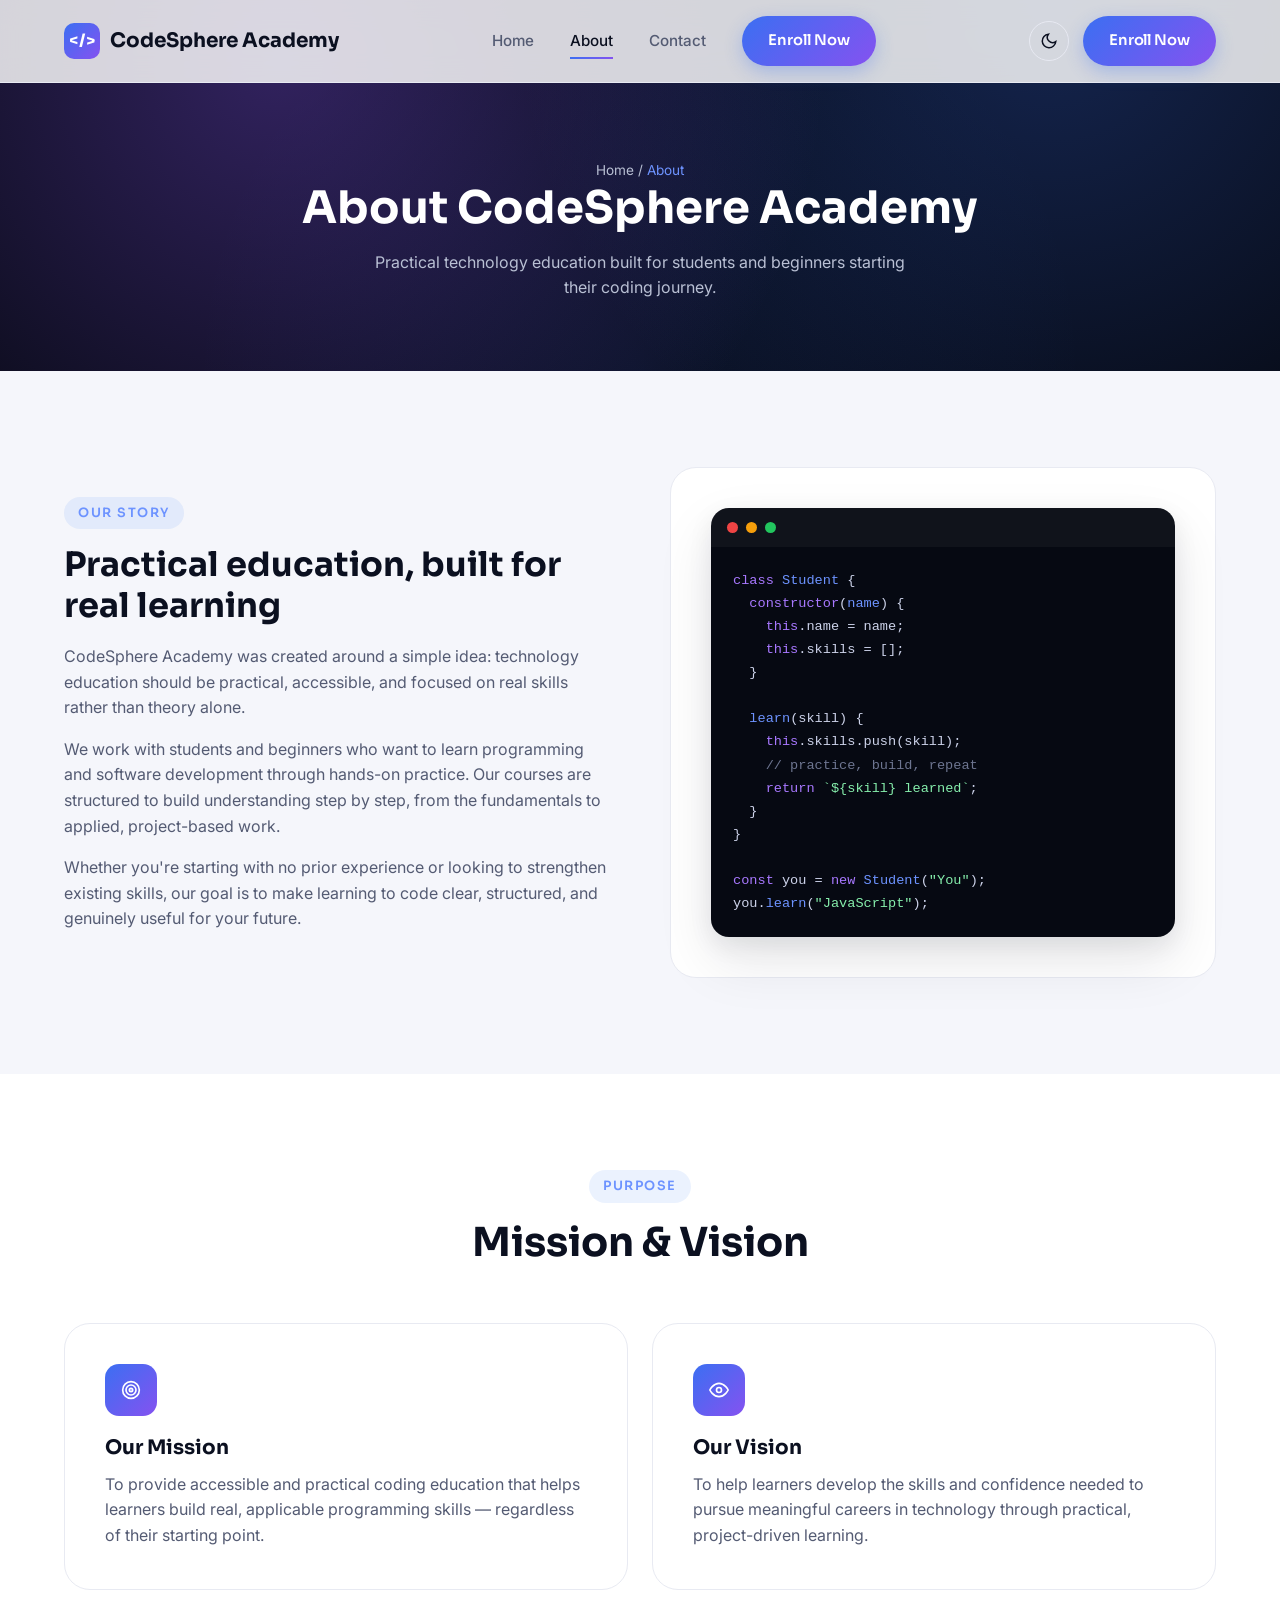
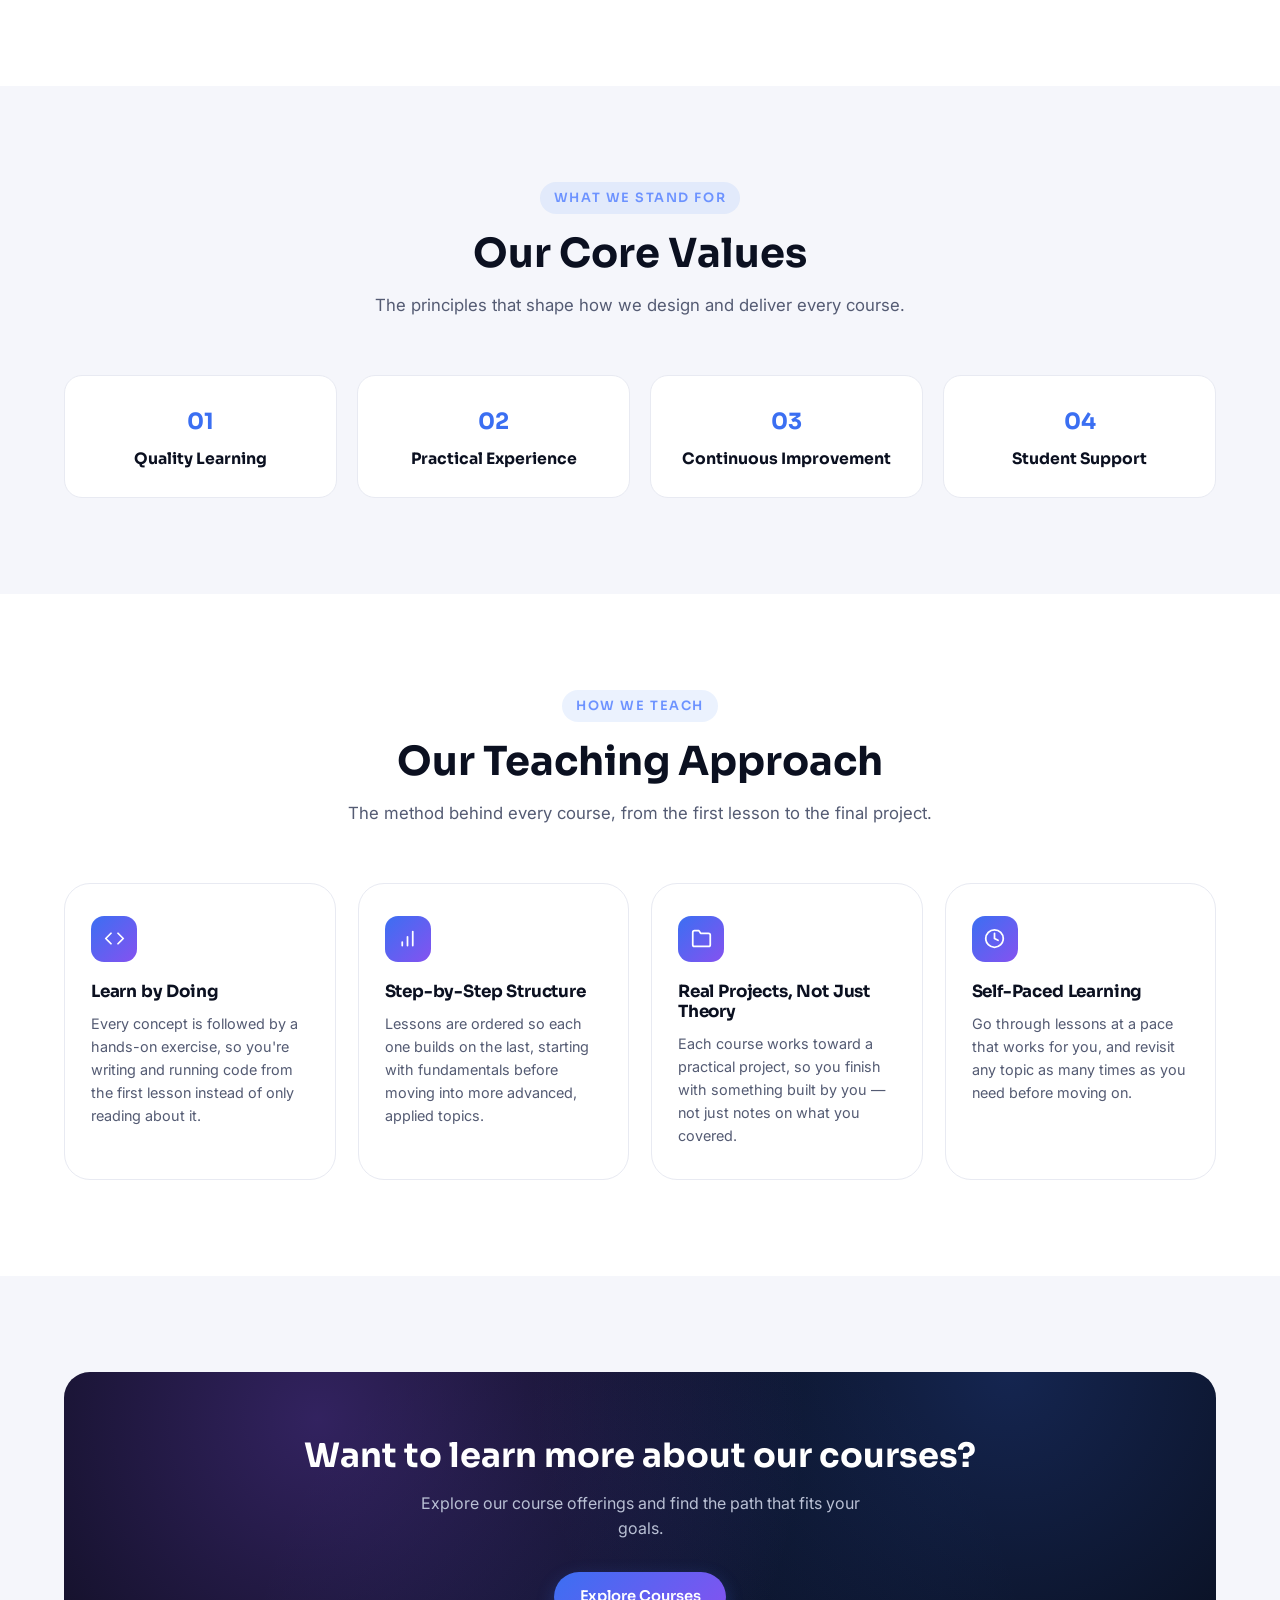
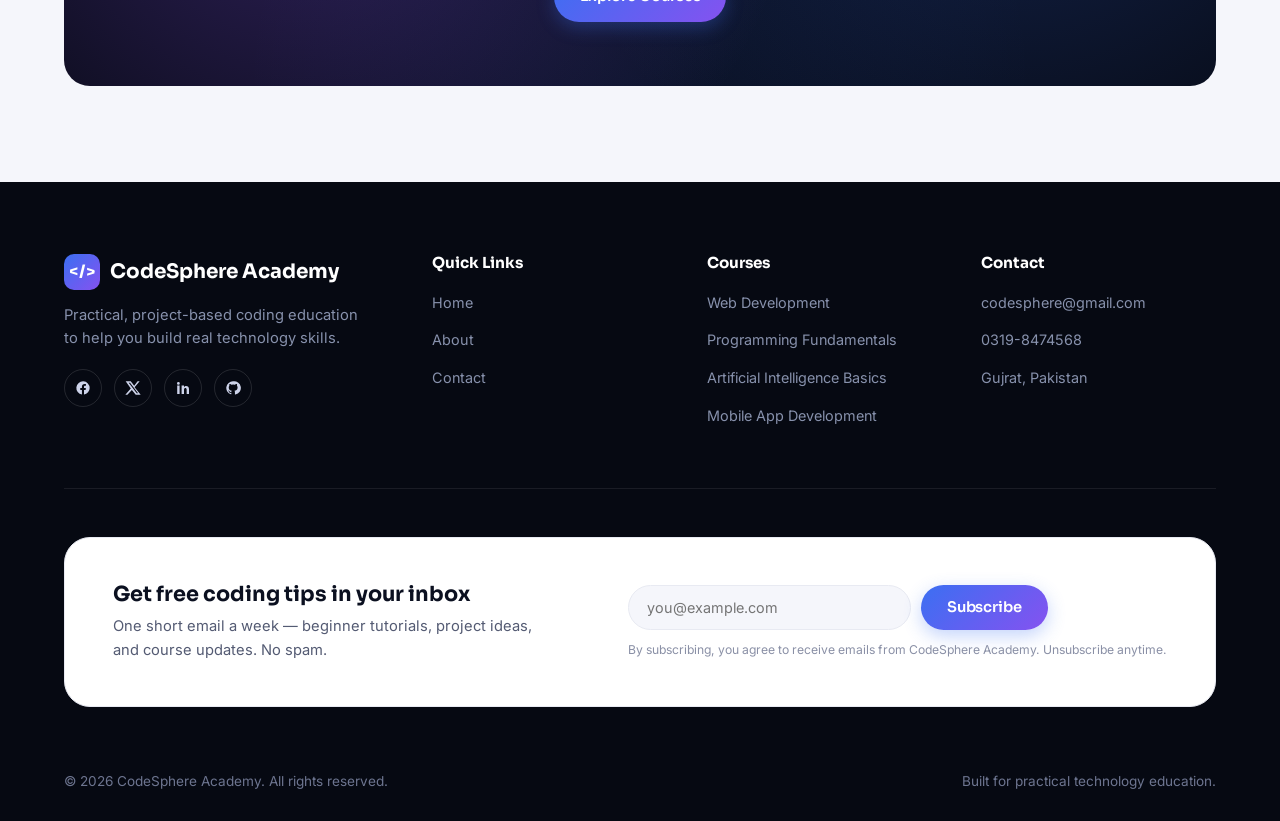
==== about.html @ f75d90af "Add files via upload" ====
<!DOCTYPE html>
<html lang="en">
<head>
  <meta charset="UTF-8" />
  <meta name="viewport" content="width=device-width, initial-scale=1.0" />
  <title>About Us — CodeSphere Academy</title>
  <meta name="description" content="Learn about CodeSphere Academy's mission, vision, and core values in delivering practical technology education." />
  <meta name="theme-color" content="#060912" />
  <link rel="icon" href="data:image/svg+xml,%3Csvg xmlns='http://www.w3.org/2000/svg' viewBox='0 0 100 100'%3E%3Crect width='100' height='100' rx='24' fill='%233b6ff2'/%3E%3Ctext x='50' y='64' font-size='46' font-family='sans-serif' font-weight='700' fill='white' text-anchor='middle'%3E%3C/%3E%3C/text%3E%3C/svg%3E" />

  <meta property="og:type" content="website" />
  <meta property="og:site_name" content="CodeSphere Academy" />
  <meta property="og:title" content="About Us — CodeSphere Academy" />
  <meta property="og:description" content="CodeSphere Academy's mission, vision, and core values in delivering practical technology education." />
  <meta name="twitter:card" content="summary" />

  <link rel="preconnect" href="https://fonts.googleapis.com" />
  <link rel="preconnect" href="https://fonts.gstatic.com" crossorigin />
  <link href="https://fonts.googleapis.com/css2?family=Sora:wght@400;600;700;800&family=Inter:wght@400;500;600;700&display=swap" rel="stylesheet" />

  <link rel="stylesheet" href="style.css" />
</head>
<body>
  <div class="scroll-progress"></div>

  <!-- =================== NAVBAR =================== -->
  <header class="navbar">
    <div class="nav-container">
      <a href="index.html" class="logo">
        <span class="logo-mark">&lt;/&gt;</span>
        CodeSphere Academy
      </a>

      <nav class="nav-menu" id="nav-menu">
        <a href="index.html" class="nav-link">Home</a>
        <a href="about.html" class="nav-link active">About</a>
        <a href="contact.html" class="nav-link">Contact</a>
        <a href="contact.html" class="btn btn-primary">Enroll Now</a>
      </nav>

      <div class="nav-actions">
        <button class="theme-toggle" aria-label="Toggle dark and light mode">
          <svg class="icon-sun" viewBox="0 0 24 24" fill="none" stroke="currentColor" stroke-width="2" stroke-linecap="round"><circle cx="12" cy="12" r="4"></circle><path d="M12 2v2M12 20v2M4.93 4.93l1.41 1.41M17.66 17.66l1.41 1.41M2 12h2M20 12h2M4.93 19.07l1.41-1.41M17.66 6.34l1.41-1.41"></path></svg>
          <svg class="icon-moon" viewBox="0 0 24 24" fill="none" stroke="currentColor" stroke-width="2" stroke-linecap="round"><path d="M21 12.79A9 9 0 1 1 11.21 3 7 7 0 0 0 21 12.79z"></path></svg>
        </button>
        <a href="contact.html" class="btn btn-primary">Enroll Now</a>
        <button class="hamburger" aria-label="Toggle menu">
          <span></span><span></span><span></span>
        </button>
      </div>
    </div>
    <div class="nav-overlay"></div>
  </header>

  <main>
    <!-- =================== PAGE HEADER =================== -->
    <section class="page-header">
      <div class="container">
        <p class="breadcrumb">Home / <span>About</span></p>
        <h1>About CodeSphere Academy</h1>
        <p>Practical technology education built for students and beginners starting their coding journey.</p>
      </div>
    </section>

    <!-- =================== OUR STORY =================== -->
    <section class="section">
      <div class="container">
        <div class="about-grid">
          <div class="reveal">
            <span class="eyebrow">Our Story</span>
            <h2>Practical education, built for real learning</h2>
            <p>CodeSphere Academy was created around a simple idea: technology education should be practical, accessible, and focused on real skills rather than theory alone.</p>
            <p>We work with students and beginners who want to learn programming and software development through hands-on practice. Our courses are structured to build understanding step by step, from the fundamentals to applied, project-based work.</p>
            <p>Whether you're starting with no prior experience or looking to strengthen existing skills, our goal is to make learning to code clear, structured, and genuinely useful for your future.</p>
          </div>

          <div class="about-visual reveal">
            <div class="code-window">
              <div class="code-window-bar">
                <span></span><span></span><span></span>
              </div>
              <pre><span class="kw">class</span> <span class="fn">Student</span> {
  <span class="kw">constructor</span>(<span class="fn">name</span>) {
    <span class="kw">this</span>.name = name;
    <span class="kw">this</span>.skills = [];
  }

  <span class="fn">learn</span>(skill) {
    <span class="kw">this</span>.skills.push(skill);
    <span class="cm">// practice, build, repeat</span>
    <span class="kw">return</span> <span class="str">`${skill} learned`</span>;
  }
}

<span class="kw">const</span> you = <span class="kw">new</span> <span class="fn">Student</span>(<span class="str">"You"</span>);
you.<span class="fn">learn</span>(<span class="str">"JavaScript"</span>);</pre>
            </div>
          </div>
        </div>
      </div>
    </section>

    <!-- =================== MISSION & VISION =================== -->
    <section class="section section-alt">
      <div class="container">
        <div class="section-header reveal">
          <span class="eyebrow">Purpose</span>
          <h2>Mission & Vision</h2>
        </div>

        <div class="mv-grid">
          <div class="mv-card reveal">
            <div class="mv-icon">
              <svg viewBox="0 0 24 24" fill="none" stroke="currentColor" stroke-width="2" stroke-linecap="round" stroke-linejoin="round"><circle cx="12" cy="12" r="10"></circle><circle cx="12" cy="12" r="6"></circle><circle cx="12" cy="12" r="2"></circle></svg>
            </div>
            <h3>Our Mission</h3>
            <p>To provide accessible and practical coding education that helps learners build real, applicable programming skills — regardless of their starting point.</p>
          </div>

          <div class="mv-card reveal">
            <div class="mv-icon">
              <svg viewBox="0 0 24 24" fill="none" stroke="currentColor" stroke-width="2" stroke-linecap="round" stroke-linejoin="round"><path d="M1 12s4-8 11-8 11 8 11 8-4 8-11 8-11-8-11-8z"></path><circle cx="12" cy="12" r="3"></circle></svg>
            </div>
            <h3>Our Vision</h3>
            <p>To help learners develop the skills and confidence needed to pursue meaningful careers in technology through practical, project-driven learning.</p>
          </div>
        </div>
      </div>
    </section>

    <!-- =================== CORE VALUES =================== -->
    <section class="section">
      <div class="container">
        <div class="section-header reveal">
          <span class="eyebrow">What We Stand For</span>
          <h2>Our Core Values</h2>
          <p>The principles that shape how we design and deliver every course.</p>
        </div>

        <div class="values-grid">
          <div class="value-card reveal">
            <div class="value-number">01</div>
            <h4>Quality Learning</h4>
          </div>
          <div class="value-card reveal">
            <div class="value-number">02</div>
            <h4>Practical Experience</h4>
          </div>
          <div class="value-card reveal">
            <div class="value-number">03</div>
            <h4>Continuous Improvement</h4>
          </div>
          <div class="value-card reveal">
            <div class="value-number">04</div>
            <h4>Student Support</h4>
          </div>
        </div>
      </div>
    </section>

    <!-- =================== TEACHING APPROACH =================== -->
    <section class="section section-alt">
      <div class="container">
        <div class="section-header reveal">
          <span class="eyebrow">How We Teach</span>
          <h2>Our Teaching Approach</h2>
          <p>The method behind every course, from the first lesson to the final project.</p>
        </div>

        <div class="approach-grid">
          <div class="approach-card reveal">
            <div class="approach-icon">
              <svg viewBox="0 0 24 24" fill="none" stroke="currentColor" stroke-width="2" stroke-linecap="round" stroke-linejoin="round"><polyline points="16 18 22 12 16 6"></polyline><polyline points="8 6 2 12 8 18"></polyline></svg>
            </div>
            <h3>Learn by Doing</h3>
            <p>Every concept is followed by a hands-on exercise, so you're writing and running code from the first lesson instead of only reading about it.</p>
          </div>

          <div class="approach-card reveal">
            <div class="approach-icon">
              <svg viewBox="0 0 24 24" fill="none" stroke="currentColor" stroke-width="2" stroke-linecap="round" stroke-linejoin="round"><path d="M12 20V10M18 20V4M6 20v-4"></path></svg>
            </div>
            <h3>Step-by-Step Structure</h3>
            <p>Lessons are ordered so each one builds on the last, starting with fundamentals before moving into more advanced, applied topics.</p>
          </div>

          <div class="approach-card reveal">
            <div class="approach-icon">
              <svg viewBox="0 0 24 24" fill="none" stroke="currentColor" stroke-width="2" stroke-linecap="round" stroke-linejoin="round"><path d="M22 19a2 2 0 0 1-2 2H4a2 2 0 0 1-2-2V5a2 2 0 0 1 2-2h5l2 3h9a2 2 0 0 1 2 2z"></path></svg>
            </div>
            <h3>Real Projects, Not Just Theory</h3>
            <p>Each course works toward a practical project, so you finish with something built by you — not just notes on what you covered.</p>
          </div>

          <div class="approach-card reveal">
            <div class="approach-icon">
              <svg viewBox="0 0 24 24" fill="none" stroke="currentColor" stroke-width="2" stroke-linecap="round" stroke-linejoin="round"><circle cx="12" cy="12" r="10"></circle><polyline points="12 6 12 12 16 14"></polyline></svg>
            </div>
            <h3>Self-Paced Learning</h3>
            <p>Go through lessons at a pace that works for you, and revisit any topic as many times as you need before moving on.</p>
          </div>
        </div>
      </div>
    </section>

    <!-- =================== CTA BAND =================== -->
    <section class="section">
      <div class="container">
        <div class="cta-band reveal">
          <h2>Want to learn more about our courses?</h2>
          <p>Explore our course offerings and find the path that fits your goals.</p>
          <a href="index.html#courses" class="btn btn-primary">Explore Courses</a>
        </div>
      </div>
    </section>
  </main>

  <!-- =================== FOOTER =================== -->
  <footer class="footer">
    <div class="container">
      <div class="footer-grid">
        <div class="footer-brand">
          <a href="index.html" class="logo">
            <span class="logo-mark">&lt;/&gt;</span>
            CodeSphere Academy
          </a>
          <p>Practical, project-based coding education to help you build real technology skills.</p>
          <div class="social-links">
            <a href="#" aria-label="Facebook">
              <svg viewBox="0 0 24 24" fill="currentColor"><path d="M22 12a10 10 0 1 0-11.6 9.9v-7H7.9V12h2.5V9.8c0-2.5 1.5-3.9 3.8-3.9 1.1 0 2.2.2 2.2.2v2.5h-1.3c-1.2 0-1.6.8-1.6 1.6V12h2.8l-.4 2.9h-2.4v7A10 10 0 0 0 22 12z"/></svg>
            </a>
            <a href="#" aria-label="Twitter / X">
              <svg viewBox="0 0 24 24" fill="currentColor"><path d="M18.9 2H22l-7.6 8.7L23.5 22h-7.4l-5.8-7.1L3.6 22H.5l8.2-9.4L1 2h7.6l5.2 6.5L18.9 2zm-1.3 18h2L7.5 4h-2l12.1 16z"/></svg>
            </a>
            <a href="#" aria-label="LinkedIn">
              <svg viewBox="0 0 24 24" fill="currentColor"><path d="M6.9 8.4H3.3V21h3.6V8.4zM5.1 3a2.1 2.1 0 1 0 0 4.2 2.1 2.1 0 0 0 0-4.2zM21 21v-7.1c0-3.4-1.8-5-4.2-5-1.9 0-2.8 1.1-3.3 1.8V8.4h-3.6V21h3.6v-6.4c0-1.7 1-2.6 2.1-2.6 1.1 0 1.9.9 1.9 2.6V21H21z"/></svg>
            </a>
            <a href="#" aria-label="GitHub">
              <svg viewBox="0 0 24 24" fill="currentColor"><path d="M12 2a10 10 0 0 0-3.2 19.5c.5.1.7-.2.7-.5v-1.7c-2.8.6-3.4-1.3-3.4-1.3-.4-1.2-1-1.5-1-1.5-.9-.6.1-.6.1-.6 1 .1 1.5 1 1.5 1 .9 1.5 2.3 1.1 2.9.8.1-.7.4-1.1.6-1.4-2.2-.2-4.6-1.1-4.6-5a3.9 3.9 0 0 1 1-2.7c-.1-.3-.5-1.3.1-2.6 0 0 .9-.3 2.9 1a10 10 0 0 1 5.3 0c2-1.3 2.9-1 2.9-1 .6 1.3.2 2.3.1 2.6a3.9 3.9 0 0 1 1 2.7c0 3.9-2.4 4.7-4.7 5 .4.3.7 1 .7 2v2.9c0 .3.2.6.7.5A10 10 0 0 0 12 2z"/></svg>
            </a>
          </div>
        </div>

        <div class="footer-col">
          <h4>Quick Links</h4>
          <ul>
            <li><a href="index.html">Home</a></li>
            <li><a href="about.html">About</a></li>
            <li><a href="contact.html">Contact</a></li>
          </ul>
        </div>

        <div class="footer-col">
          <h4>Courses</h4>
          <ul>
            <li><a href="index.html#courses">Web Development</a></li>
            <li><a href="index.html#courses">Programming Fundamentals</a></li>
            <li><a href="index.html#courses">Artificial Intelligence Basics</a></li>
            <li><a href="index.html#courses">Mobile App Development</a></li>
          </ul>
        </div>

        <div class="footer-col">
          <h4>Contact</h4>
          <ul>
            <li><a href="mailto:codesphere@gmail.com">codesphere@gmail.com</a></li>
            <li><a href="tel:+923198474568">0319-8474568</a></li>
            <li><a href="contact.html">Gujrat, Pakistan</a></li>
          </ul>
        </div>
      </div>

      <div class="newsletter-band reveal" style="margin: 48px 0 40px;">
        <div class="newsletter-copy">
          <h3>Get free coding tips in your inbox</h3>
          <p>One short email a week — beginner tutorials, project ideas, and course updates. No spam.</p>
        </div>
        <div>
          <form class="newsletter-form" id="newsletter-form">
            <input type="email" id="newsletter-email" placeholder="you@example.com" required aria-label="Email address" />
            <button type="submit" class="btn btn-primary">Subscribe</button>
          </form>
          <p class="newsletter-note">By subscribing, you agree to receive emails from CodeSphere Academy. Unsubscribe anytime.</p>
        </div>
      </div>

      <div class="footer-bottom">
        <p>&copy; 2026 CodeSphere Academy. All rights reserved.</p>
        <p>Built for practical technology education.</p>
      </div>
    </div>
  </footer>

  <button class="back-to-top" aria-label="Back to top">
    <svg viewBox="0 0 24 24" fill="none" stroke="currentColor" stroke-width="2" stroke-linecap="round" stroke-linejoin="round"><line x1="12" y1="19" x2="12" y2="5"></line><polyline points="5 12 12 5 19 12"></polyline></svg>
  </button>

  <script src="script.js"></script>
</body>
</html>
---- style.css ----
/* =========================================================
   CodeSphere Academy — Stylesheet
   Design system: dark navy / blue / purple accents
   Fonts: Sora (display) + Inter (body)
   ========================================================= */

/* ---------- Design Tokens ---------- */
:root {
  /* Brand palette */
  --navy: #060912;
  --navy-soft: #0c1122;
  --navy-elevated: #121a30;
  --blue: #3b6ff2;
  --blue-bright: #6d93ff;
  --violet: #8552f0;
  --violet-soft: #a878ff;
  --white: #ffffff;
  --ink: #060912;

  /* Gradients */
  --grad-primary: linear-gradient(135deg, var(--blue) 0%, var(--violet) 100%);
  --grad-glow: radial-gradient(circle at 22% 15%, rgba(133, 82, 240, 0.35), transparent 52%),
               radial-gradient(circle at 82% 0%, rgba(59, 111, 242, 0.28), transparent 48%),
               radial-gradient(circle at 50% 100%, rgba(59, 111, 242, 0.1), transparent 60%);

  /* Light theme (default) */
  --bg: #f5f6fb;
  --bg-alt: #ffffff;
  --surface: #ffffff;
  --surface-border: #e8eaf2;
  --text-primary: #0b1020;
  --text-secondary: #545b73;
  --text-muted: #8a90a6;
  --nav-bg: rgba(255, 255, 255, 0.82);
  --shadow-sm: 0 1px 2px rgba(15, 21, 38, 0.04), 0 4px 12px rgba(15, 21, 38, 0.05);
  --shadow-md: 0 4px 16px rgba(15, 21, 38, 0.06), 0 12px 32px rgba(15, 21, 38, 0.07);
  --shadow-lg: 0 8px 24px rgba(15, 21, 38, 0.08), 0 24px 56px rgba(15, 21, 38, 0.1);

  /* Type scale */
  --font-display: "Sora", "Segoe UI", sans-serif;
  --font-body: "Inter", "Segoe UI", sans-serif;

  --radius-sm: 10px;
  --radius-md: 18px;
  --radius-lg: 26px;

  --transition: 0.25s cubic-bezier(0.4, 0, 0.2, 1);
}

/* ---------- Dark Theme ---------- */
[data-theme="dark"] {
  --bg: var(--navy);
  --bg-alt: var(--navy-soft);
  --surface: var(--navy-elevated);
  --surface-border: rgba(255, 255, 255, 0.08);
  --text-primary: #f4f6fb;
  --text-secondary: #b9c0d4;
  --text-muted: #8791ac;
  --nav-bg: rgba(6, 9, 18, 0.82);
  --shadow-sm: 0 1px 2px rgba(0, 0, 0, 0.3), 0 4px 12px rgba(0, 0, 0, 0.2);
  --shadow-md: 0 4px 16px rgba(0, 0, 0, 0.3), 0 12px 32px rgba(0, 0, 0, 0.25);
  --shadow-lg: 0 8px 24px rgba(0, 0, 0, 0.35), 0 24px 56px rgba(0, 0, 0, 0.35);
}

/* ---------- Reset ---------- */
* {
  margin: 0;
  padding: 0;
  box-sizing: border-box;
}

html {
  scroll-behavior: smooth;
  scroll-padding-top: 90px;
}

body {
  font-family: var(--font-body);
  background: var(--bg);
  color: var(--text-primary);
  line-height: 1.6;
  transition: background var(--transition), color var(--transition);
  overflow-x: hidden;
}

img {
  max-width: 100%;
  display: block;
}

/* Safety net: any icon svg inside a sized wrapper must never exceed its box */
.info-icon svg,
.why-icon svg,
.mv-icon svg,
.course-icon svg,
.value-card svg,
.instructor-photo svg,
.theme-toggle svg,
.faq-icon svg,
.back-to-top svg,
.social-links svg {
  width: 100%;
  height: 100%;
  max-width: 20px;
  max-height: 20px;
}

a {
  text-decoration: none;
  color: inherit;
}

ul {
  list-style: none;
}

button {
  font-family: inherit;
  cursor: pointer;
  border: none;
  background: none;
}

h1, h2, h3, h4 {
  font-family: var(--font-display);
  font-weight: 700;
  line-height: 1.2;
  color: var(--text-primary);
}

/* ---------- Layout Helpers ---------- */
.container {
  width: 100%;
  max-width: 1200px;
  margin: 0 auto;
  padding: 0 24px;
}

.section {
  padding: 96px 0;
}

.section-alt {
  background: var(--bg-alt);
}

.section-header {
  max-width: 640px;
  margin: 0 auto 56px;
  text-align: center;
}

.eyebrow {
  display: inline-block;
  font-family: var(--font-display);
  font-size: 0.8rem;
  font-weight: 600;
  letter-spacing: 0.12em;
  text-transform: uppercase;
  color: var(--blue-bright);
  background: rgba(59, 130, 246, 0.1);
  padding: 6px 14px;
  border-radius: 100px;
  margin-bottom: 16px;
}

.section-header h2 {
  font-size: clamp(1.8rem, 3.5vw, 2.5rem);
  margin-bottom: 14px;
}

.section-header p {
  color: var(--text-secondary);
  font-size: 1.05rem;
}

/* ---------- Buttons ---------- */
.btn {
  display: inline-flex;
  align-items: center;
  justify-content: center;
  gap: 8px;
  padding: 13px 26px;
  border-radius: 100px;
  font-family: var(--font-display);
  font-weight: 600;
  font-size: 0.92rem;
  letter-spacing: -0.005em;
  transition: transform var(--transition), box-shadow var(--transition), background var(--transition), color var(--transition), border-color var(--transition);
  white-space: nowrap;
}

.btn-primary {
  background: var(--grad-primary);
  color: var(--white);
  box-shadow: 0 6px 18px rgba(59, 111, 242, 0.3);
}

.btn-primary:hover {
  transform: translateY(-2px);
  box-shadow: 0 10px 26px rgba(59, 111, 242, 0.4);
}

.btn-secondary {
  background: transparent;
  color: var(--text-primary);
  border: 1.5px solid var(--surface-border);
}

.btn-secondary:hover {
  border-color: var(--blue);
  color: var(--blue);
  transform: translateY(-2px);
}

.btn-block {
  width: 100%;
}

/* ---------- Navbar ---------- */
.navbar {
  position: fixed;
  top: 0;
  left: 0;
  width: 100%;
  z-index: 1000;
  background: var(--nav-bg);
  backdrop-filter: blur(14px);
  -webkit-backdrop-filter: blur(14px);
  border-bottom: 1px solid var(--surface-border);
  transition: background var(--transition), border-color var(--transition);
}

.nav-container {
  max-width: 1200px;
  margin: 0 auto;
  padding: 16px 24px;
  display: flex;
  align-items: center;
  justify-content: space-between;
}

.logo {
  display: flex;
  align-items: center;
  gap: 10px;
  font-family: var(--font-display);
  font-weight: 700;
  font-size: 1.25rem;
  color: var(--text-primary);
}

.logo-mark {
  display: inline-flex;
  align-items: center;
  justify-content: center;
  width: 36px;
  height: 36px;
  border-radius: 10px;
  background: var(--grad-primary);
  color: #fff;
  font-family: var(--font-display);
  font-weight: 700;
  font-size: 1rem;
}

.nav-menu {
  display: flex;
  align-items: center;
  gap: 36px;
}

.nav-link {
  font-weight: 500;
  font-size: 0.95rem;
  color: var(--text-secondary);
  position: relative;
  padding: 6px 0;
  transition: color var(--transition);
}

.nav-link::after {
  content: "";
  position: absolute;
  left: 0;
  bottom: 0;
  width: 0;
  height: 2px;
  background: var(--grad-primary);
  transition: width var(--transition);
}

.nav-link:hover,
.nav-link.active {
  color: var(--text-primary);
}

.nav-link:hover::after,
.nav-link.active::after {
  width: 100%;
}

.nav-actions {
  display: flex;
  align-items: center;
  gap: 14px;
}

/* Theme toggle */
.theme-toggle {
  display: flex;
  align-items: center;
  justify-content: center;
  width: 40px;
  height: 40px;
  border-radius: 50%;
  border: 1px solid var(--surface-border);
  color: var(--text-primary);
  transition: border-color var(--transition), transform var(--transition);
}

.theme-toggle:hover {
  border-color: var(--blue);
  transform: rotate(20deg);
}

.theme-toggle svg {
  width: 18px;
  height: 18px;
}

.icon-sun { display: none; }
.icon-moon { display: block; }
[data-theme="dark"] .icon-sun { display: block; }
[data-theme="dark"] .icon-moon { display: none; }

/* Hamburger */
.hamburger {
  display: none;
  flex-direction: column;
  gap: 5px;
  width: 28px;
  z-index: 1100;
}

.hamburger span {
  display: block;
  height: 2px;
  width: 100%;
  background: var(--text-primary);
  border-radius: 2px;
  transition: transform var(--transition), opacity var(--transition);
}

.hamburger.active span:nth-child(1) {
  transform: translateY(7px) rotate(45deg);
}
.hamburger.active span:nth-child(2) {
  opacity: 0;
}
.hamburger.active span:nth-child(3) {
  transform: translateY(-7px) rotate(-45deg);
}

/* ---------- Hero ---------- */
.hero {
  position: relative;
  padding: 176px 0 120px;
  background: var(--ink);
  overflow: hidden;
}

.hero::before {
  content: "";
  position: absolute;
  inset: 0;
  background: var(--grad-glow);
  pointer-events: none;
}

.hero-grid {
  position: absolute;
  inset: 0;
  background-image:
    linear-gradient(rgba(255,255,255,0.035) 1px, transparent 1px),
    linear-gradient(90deg, rgba(255,255,255,0.035) 1px, transparent 1px);
  background-size: 44px 44px;
  mask-image: radial-gradient(ellipse 70% 55% at 50% 0%, black 35%, transparent 85%);
}

.hero-content {
  position: relative;
  z-index: 2;
  max-width: 720px;
  margin: 0 auto;
  text-align: center;
  color: #fff;
}

.hero-tag {
  display: inline-flex;
  align-items: center;
  gap: 9px;
  padding: 9px 18px 9px 14px;
  border-radius: 100px;
  background: rgba(255, 255, 255, 0.05);
  border: 1px solid rgba(255, 255, 255, 0.14);
  font-size: 0.82rem;
  font-weight: 500;
  letter-spacing: 0.01em;
  color: #cdd3ea;
  margin-bottom: 32px;
}

.hero-tag .dot {
  width: 7px;
  height: 7px;
  border-radius: 50%;
  background: var(--blue-bright);
  box-shadow: 0 0 0 4px rgba(109, 147, 255, 0.22);
}

.hero-content h1 {
  font-size: clamp(2.4rem, 6vw, 4.1rem);
  color: #fff;
  letter-spacing: -0.03em;
  line-height: 1.08;
  margin-bottom: 26px;
}

.hero-content h1 .gradient-text {
  background: var(--grad-primary);
  -webkit-background-clip: text;
  background-clip: text;
  color: transparent;
}

.hero-content p {
  font-size: 1.15rem;
  color: #aab1cc;
  max-width: 540px;
  margin: 0 auto 42px;
  line-height: 1.65;
}

.hero-actions {
  display: flex;
  align-items: center;
  justify-content: center;
  gap: 14px;
  flex-wrap: wrap;
}

/* ---------- Courses ---------- */
.course-grid {
  display: grid;
  grid-template-columns: repeat(4, 1fr);
  gap: 24px;
}

.course-card {
  position: relative;
  background: var(--surface);
  border: 1px solid var(--surface-border);
  border-radius: var(--radius-lg);
  padding: 30px 26px 28px;
  box-shadow: var(--shadow-sm);
  transition: transform var(--transition), box-shadow var(--transition), border-color var(--transition);
  opacity: 0;
  transform: translateY(24px);
  overflow: hidden;
}

.course-card::before {
  content: "";
  position: absolute;
  top: 0;
  left: 0;
  right: 0;
  height: 3px;
  background: var(--grad-primary);
  transform: scaleX(0);
  transform-origin: left;
  transition: transform 0.35s ease;
}

.course-card.in-view {
  opacity: 1;
  transform: translateY(0);
}

.course-card:hover {
  transform: translateY(-6px);
  box-shadow: var(--shadow-lg);
  border-color: transparent;
}

.course-card:hover::before {
  transform: scaleX(1);
}

.course-icon {
  display: inline-flex;
  align-items: center;
  justify-content: center;
  width: 46px;
  height: 46px;
  border-radius: 13px;
  background: var(--grad-primary);
  color: #fff;
  font-family: var(--font-display);
  font-weight: 700;
  margin-bottom: 22px;
  font-size: 1.05rem;
  letter-spacing: -0.02em;
}

.course-card h3 {
  font-size: 1.12rem;
  margin-bottom: 10px;
  letter-spacing: -0.01em;
}

.course-card p {
  color: var(--text-secondary);
  font-size: 0.9rem;
  margin-bottom: 20px;
  line-height: 1.55;
}

.course-tags {
  display: flex;
  flex-wrap: wrap;
  gap: 7px;
}

.course-tags span {
  font-size: 0.72rem;
  font-weight: 600;
  padding: 5px 11px;
  border-radius: 100px;
  background: rgba(59, 111, 242, 0.08);
  color: var(--blue);
  letter-spacing: 0.01em;
}

[data-theme="dark"] .course-tags span {
  background: rgba(109, 147, 255, 0.12);
  color: var(--blue-bright);
}

/* ---------- Why Choose Us ---------- */
.why-grid {
  display: grid;
  grid-template-columns: repeat(3, 1fr);
  gap: 1px;
  background: var(--surface-border);
  border: 1px solid var(--surface-border);
  border-radius: var(--radius-md);
  overflow: hidden;
}

.why-card {
  text-align: left;
  padding: 32px 28px;
  background: var(--surface);
  opacity: 0;
  transform: translateY(16px);
  transition: transform var(--transition), opacity var(--transition), background var(--transition);
  display: flex;
  align-items: flex-start;
  gap: 16px;
}

.why-card.in-view {
  opacity: 1;
  transform: translateY(0);
}

.why-card:hover {
  background: rgba(59, 111, 242, 0.04);
}

[data-theme="dark"] .why-card:hover {
  background: rgba(109, 147, 255, 0.06);
}

.why-icon {
  width: 42px;
  height: 42px;
  flex-shrink: 0;
  display: flex;
  align-items: center;
  justify-content: center;
  border-radius: 11px;
  background: rgba(133, 82, 240, 0.1);
  color: var(--violet);
}

.why-icon svg {
  width: 19px;
  height: 19px;
}

.why-card h4 {
  font-size: 0.98rem;
  font-weight: 600;
  padding-top: 9px;
  letter-spacing: -0.005em;
}

/* ---------- Process ---------- */
.process-grid {
  display: grid;
  grid-template-columns: repeat(4, 1fr);
  gap: 0;
  position: relative;
}

.process-step {
  position: relative;
  padding: 8px 28px 8px 0;
  opacity: 0;
  transform: translateY(16px);
  transition: transform var(--transition), opacity var(--transition);
  border-left: 2px solid var(--surface-border);
  padding-left: 24px;
}

.process-step:first-child {
  border-left: 2px solid transparent;
  padding-left: 0;
}

.process-step.in-view {
  opacity: 1;
  transform: translateY(0);
}

.step-number {
  font-family: var(--font-display);
  font-size: 2rem;
  font-weight: 700;
  background: var(--grad-primary);
  -webkit-background-clip: text;
  background-clip: text;
  color: transparent;
  margin-bottom: 14px;
  display: block;
  letter-spacing: -0.02em;
}

.process-step h4 {
  font-size: 1.05rem;
  margin-bottom: 8px;
  letter-spacing: -0.01em;
}

.process-step p {
  color: var(--text-secondary);
  font-size: 0.9rem;
  line-height: 1.55;
}

/* ---------- FAQ ---------- */
.faq-list {
  max-width: 760px;
  margin: 0 auto;
}

.faq-item {
  border: 1px solid var(--surface-border);
  border-radius: var(--radius-md);
  margin-bottom: 14px;
  background: var(--surface);
  overflow: hidden;
  transition: border-color var(--transition);
}

.faq-item.open {
  border-color: rgba(139, 92, 246, 0.4);
}

.faq-question {
  width: 100%;
  display: flex;
  align-items: center;
  justify-content: space-between;
  padding: 20px 24px;
  text-align: left;
  font-family: var(--font-display);
  font-weight: 600;
  font-size: 1rem;
  color: var(--text-primary);
}

.faq-icon {
  flex-shrink: 0;
  width: 22px;
  height: 22px;
  display: flex;
  align-items: center;
  justify-content: center;
  border-radius: 50%;
  background: rgba(59, 130, 246, 0.1);
  color: var(--blue);
  transition: transform var(--transition);
  margin-left: 16px;
}

.faq-item.open .faq-icon {
  transform: rotate(45deg);
}

.faq-answer {
  max-height: 0;
  overflow: hidden;
  transition: max-height var(--transition);
}

.faq-answer p {
  padding: 0 24px 20px;
  color: var(--text-secondary);
  font-size: 0.95rem;
}

/* ---------- CTA Band ---------- */
.cta-band {
  background: var(--ink);
  border-radius: var(--radius-lg);
  padding: 64px 40px;
  text-align: center;
  color: #fff;
  position: relative;
  overflow: hidden;
}

.cta-band::before {
  content: "";
  position: absolute;
  inset: 0;
  background: var(--grad-glow);
}

.cta-band > * {
  position: relative;
  z-index: 1;
}

.cta-band h2 {
  color: #fff;
  font-size: clamp(1.6rem, 3vw, 2.1rem);
  margin-bottom: 14px;
}

.cta-band p {
  color: #b9c0d4;
  max-width: 480px;
  margin: 0 auto 30px;
}

/* ---------- Footer ---------- */
.footer {
  background: var(--ink);
  color: #b9c0d4;
  padding: 72px 0 28px;
}

.footer-grid {
  display: grid;
  grid-template-columns: 1.4fr 1fr 1fr 1fr;
  gap: 40px;
  padding-bottom: 48px;
  border-bottom: 1px solid rgba(255, 255, 255, 0.08);
}

.footer-brand .logo {
  color: #fff;
  margin-bottom: 14px;
}

.footer-brand p {
  font-size: 0.92rem;
  color: #8791ac;
  max-width: 300px;
}

.footer-col h4 {
  color: #fff;
  font-size: 0.95rem;
  margin-bottom: 18px;
}

.footer-col ul li {
  margin-bottom: 12px;
}

.footer-col a {
  font-size: 0.9rem;
  color: #8791ac;
  transition: color var(--transition);
}

.footer-col a:hover {
  color: var(--blue-bright);
}

.social-links {
  display: flex;
  gap: 12px;
  margin-top: 18px;
}

.social-links a {
  width: 38px;
  height: 38px;
  display: flex;
  align-items: center;
  justify-content: center;
  border-radius: 50%;
  border: 1px solid rgba(255, 255, 255, 0.12);
  color: #cdd3ea;
  transition: background var(--transition), transform var(--transition), border-color var(--transition);
}

.social-links a:hover {
  background: var(--grad-primary);
  border-color: transparent;
  transform: translateY(-3px);
}

.social-links svg {
  width: 16px;
  height: 16px;
}

.footer-bottom {
  padding-top: 24px;
  display: flex;
  align-items: center;
  justify-content: space-between;
  flex-wrap: wrap;
  gap: 12px;
  font-size: 0.85rem;
  color: #6d7590;
}

/* ---------- Page Header (About / Contact) ---------- */
.page-header {
  padding: 160px 0 70px;
  background: var(--ink);
  color: #fff;
  text-align: center;
  position: relative;
  overflow: hidden;
}

.page-header::before {
  content: "";
  position: absolute;
  inset: 0;
  background: var(--grad-glow);
}

.page-header > * {
  position: relative;
  z-index: 1;
}

.page-header h1 {
  color: #fff;
  font-size: clamp(2rem, 4vw, 2.8rem);
  margin-bottom: 14px;
}

.page-header p {
  color: #b9c0d4;
  max-width: 560px;
  margin: 0 auto;
}

.breadcrumb {
  font-size: 0.85rem;
  color: #8791ac;
  margin-bottom: 18px;
}

.breadcrumb span {
  color: var(--blue-bright);
}

/* ---------- About Page ---------- */
.about-grid {
  display: grid;
  grid-template-columns: 1fr 1fr;
  gap: 60px;
  align-items: center;
}

.about-grid h2 {
  font-size: clamp(1.6rem, 3vw, 2.1rem);
  margin-bottom: 18px;
}

.about-grid p {
  color: var(--text-secondary);
  margin-bottom: 16px;
}

.about-visual {
  background: var(--surface);
  border: 1px solid var(--surface-border);
  border-radius: var(--radius-lg);
  padding: 40px;
  position: relative;
}

.code-window {
  background: var(--ink);
  border-radius: var(--radius-md);
  overflow: hidden;
  box-shadow: var(--shadow-lg);
}

.code-window-bar {
  display: flex;
  gap: 8px;
  padding: 14px 16px;
  background: rgba(255, 255, 255, 0.04);
}

.code-window-bar span {
  width: 11px;
  height: 11px;
  border-radius: 50%;
  background: #4b5268;
}

.code-window-bar span:nth-child(1) { background: #ef4444; }
.code-window-bar span:nth-child(2) { background: #f59e0b; }
.code-window-bar span:nth-child(3) { background: #22c55e; }

.code-window pre {
  padding: 22px;
  font-family: "Courier New", monospace;
  font-size: 0.85rem;
  color: #cdd3ea;
  line-height: 1.7;
  overflow-x: auto;
}

.code-window .kw { color: var(--violet-soft); }
.code-window .fn { color: var(--blue-bright); }
.code-window .str { color: #86efac; }
.code-window .cm { color: #6d7590; }

/* Mission / Vision */
.mv-grid {
  display: grid;
  grid-template-columns: 1fr 1fr;
  gap: 24px;
}

.mv-card {
  padding: 40px;
  border-radius: var(--radius-lg);
  background: var(--surface);
  border: 1px solid var(--surface-border);
}

.mv-card .mv-icon {
  width: 52px;
  height: 52px;
  border-radius: 14px;
  background: var(--grad-primary);
  color: #fff;
  display: flex;
  align-items: center;
  justify-content: center;
  margin-bottom: 20px;
}

.mv-card .mv-icon svg {
  width: 24px;
  height: 24px;
}

.mv-card h3 {
  margin-bottom: 12px;
  font-size: 1.25rem;
}

.mv-card p {
  color: var(--text-secondary);
}

/* Teaching Approach */
.approach-grid {
  display: grid;
  grid-template-columns: repeat(4, 1fr);
  gap: 22px;
}

.approach-card {
  padding: 32px 26px;
  border-radius: var(--radius-lg);
  background: var(--surface);
  border: 1px solid var(--surface-border);
  transition: transform var(--transition), box-shadow var(--transition), border-color var(--transition);
}

.approach-card:hover {
  transform: translateY(-6px);
  box-shadow: var(--shadow-md);
  border-color: transparent;
}

.approach-icon {
  width: 46px;
  height: 46px;
  border-radius: 13px;
  background: var(--grad-primary);
  color: #fff;
  display: flex;
  align-items: center;
  justify-content: center;
  margin-bottom: 20px;
}

.approach-icon svg {
  width: 21px;
  height: 21px;
}

.approach-card h3 {
  font-size: 1.05rem;
  margin-bottom: 10px;
  letter-spacing: -0.01em;
}

.approach-card p {
  color: var(--text-secondary);
  font-size: 0.9rem;
  line-height: 1.6;
}

/* Core Values */
.values-grid {
  display: grid;
  grid-template-columns: repeat(4, 1fr);
  gap: 20px;
}

.value-card {
  padding: 28px 22px;
  border-radius: var(--radius-md);
  background: var(--surface);
  border: 1px solid var(--surface-border);
  text-align: center;
  transition: transform var(--transition), box-shadow var(--transition);
}

.value-card:hover {
  transform: translateY(-6px);
  box-shadow: var(--shadow-md);
}

.value-number {
  font-family: var(--font-display);
  font-weight: 700;
  font-size: 1.4rem;
  color: var(--blue);
  margin-bottom: 10px;
}

.value-card h4 {
  font-size: 0.98rem;
}


/* ---------- Instructors ---------- */
.instructor-grid {
  display: grid;
  grid-template-columns: repeat(3, 1fr);
  gap: 26px;
}

.instructor-card {
  background: var(--surface);
  border: 1px solid var(--surface-border);
  border-radius: var(--radius-lg);
  overflow: hidden;
  text-align: center;
  transition: transform var(--transition), box-shadow var(--transition);
}

.instructor-card:hover {
  transform: translateY(-6px);
  box-shadow: var(--shadow-md);
}

.instructor-photo {
  aspect-ratio: 4 / 3;
  display: flex;
  flex-direction: column;
  align-items: center;
  justify-content: center;
  gap: 10px;
  background: linear-gradient(160deg, rgba(59, 111, 242, 0.1), rgba(133, 82, 240, 0.1));
  color: var(--text-muted);
  font-size: 0.78rem;
  font-weight: 600;
  letter-spacing: 0.02em;
}

.instructor-photo svg {
  width: 44px;
  height: 44px;
  opacity: 0.5;
}

.instructor-info {
  padding: 24px 22px 28px;
}

.instructor-info h3 {
  font-size: 1.08rem;
  margin-bottom: 4px;
}

.instructor-role {
  display: inline-block;
  font-size: 0.78rem;
  font-weight: 600;
  color: var(--blue);
  letter-spacing: 0.01em;
  margin-bottom: 12px;
}

.instructor-info p {
  color: var(--text-secondary);
  font-size: 0.9rem;
  line-height: 1.55;
}

/* =========================================================
   NEW SECTIONS — Trust / Stats bar
   ========================================================= */
.stats-bar {
  background: var(--ink);
  position: relative;
  overflow: hidden;
  padding: 56px 0;
}

.stats-bar::before {
  content: "";
  position: absolute;
  inset: 0;
  background: var(--grad-glow);
  opacity: 0.6;
}

.stats-grid {
  position: relative;
  z-index: 1;
  display: grid;
  grid-template-columns: repeat(4, 1fr);
  gap: 24px;
  text-align: center;
}

.stat-item .stat-number {
  font-family: var(--font-display);
  font-weight: 800;
  font-size: clamp(2rem, 4vw, 2.6rem);
  color: #fff;
  letter-spacing: -0.02em;
  display: block;
}

.stat-item .stat-number .suffix {
  background: var(--grad-primary);
  -webkit-background-clip: text;
  background-clip: text;
  color: transparent;
}

.stat-item .stat-label {
  color: #aab1cc;
  font-size: 0.88rem;
  margin-top: 6px;
  letter-spacing: 0.01em;
}

/* ---------- Logo / Tools strip ---------- */
.tools-strip {
  padding: 64px 0 72px;
}

.tools-marquee {
  display: flex;
  flex-wrap: wrap;
  align-items: center;
  justify-content: center;
  gap: 14px;
}

.tool-pill {
  display: inline-flex;
  align-items: center;
  gap: 9px;
  padding: 11px 20px;
  border-radius: 100px;
  border: 1px solid var(--surface-border);
  background: var(--surface);
  font-family: var(--font-display);
  font-weight: 600;
  font-size: 0.88rem;
  color: var(--text-secondary);
  transition: transform var(--transition), border-color var(--transition), color var(--transition);
}

.tool-pill:hover {
  transform: translateY(-3px);
  border-color: var(--blue);
  color: var(--text-primary);
}

.tool-pill .dot {
  width: 7px;
  height: 7px;
  border-radius: 50%;
  background: var(--grad-primary);
  flex-shrink: 0;
}

/* ---------- Testimonials ---------- */
.testimonial-track {
  display: grid;
  grid-template-columns: repeat(3, 1fr);
  gap: 24px;
}

.testimonial-card {
  background: var(--surface);
  border: 1px solid var(--surface-border);
  border-radius: var(--radius-lg);
  padding: 32px 28px;
  display: flex;
  flex-direction: column;
  gap: 18px;
  opacity: 0;
  transform: translateY(16px);
  transition: transform var(--transition), opacity var(--transition), box-shadow var(--transition);
}

.testimonial-card.in-view {
  opacity: 1;
  transform: translateY(0);
}

.testimonial-card:hover {
  box-shadow: var(--shadow-md);
}

.testimonial-stars {
  display: flex;
  gap: 3px;
  color: #f5a623;
}

.testimonial-stars svg {
  width: 15px;
  height: 15px;
}

.testimonial-quote {
  color: var(--text-secondary);
  font-size: 0.95rem;
  line-height: 1.65;
}

.testimonial-person {
  display: flex;
  align-items: center;
  gap: 12px;
  margin-top: auto;
  padding-top: 6px;
}

.testimonial-avatar {
  width: 42px;
  height: 42px;
  border-radius: 50%;
  display: flex;
  align-items: center;
  justify-content: center;
  font-family: var(--font-display);
  font-weight: 700;
  font-size: 0.85rem;
  color: #fff;
  background: var(--grad-primary);
  flex-shrink: 0;
}

.testimonial-person h5 {
  font-size: 0.92rem;
  font-weight: 600;
  color: var(--text-primary);
}

.testimonial-person span {
  font-size: 0.8rem;
  color: var(--text-muted);
}

/* ---------- Newsletter ---------- */
.newsletter-band {
  background: var(--surface);
  border: 1px solid var(--surface-border);
  border-radius: var(--radius-lg);
  padding: 44px 48px;
  display: flex;
  align-items: center;
  justify-content: space-between;
  gap: 32px;
  flex-wrap: wrap;
}

.newsletter-copy h3 {
  font-size: 1.3rem;
  margin-bottom: 8px;
}

.newsletter-copy p {
  color: var(--text-secondary);
  font-size: 0.92rem;
  max-width: 420px;
}

.newsletter-form {
  display: flex;
  gap: 10px;
  flex: 1;
  max-width: 420px;
  min-width: 280px;
}

.newsletter-form input {
  flex: 1;
  padding: 13px 18px;
  border-radius: 100px;
  border: 1.5px solid var(--surface-border);
  background: var(--bg);
  color: var(--text-primary);
  font-family: var(--font-body);
  font-size: 0.9rem;
  transition: border-color var(--transition);
}

.newsletter-form input:focus {
  outline: none;
  border-color: var(--blue);
}

.newsletter-note {
  font-size: 0.76rem;
  color: var(--text-muted);
  margin-top: 10px;
}

.newsletter-form.submitted input {
  border-color: #22c55e;
}

/* ---------- Scroll progress bar ---------- */
.scroll-progress {
  position: fixed;
  top: 0;
  left: 0;
  height: 3px;
  width: 0%;
  background: var(--grad-primary);
  z-index: 1200;
  transition: width 0.1s linear;
}

/* =========================================================
   Contact Page
   ========================================================= */
.contact-grid {
  display: grid;
  grid-template-columns: 0.85fr 1.15fr;
  gap: 32px;
  align-items: start;
}

.contact-info-card {
  background: var(--ink);
  color: #fff;
  border-radius: var(--radius-lg);
  padding: 40px 34px;
  position: relative;
  overflow: hidden;
}

.contact-info-card::before {
  content: "";
  position: absolute;
  inset: 0;
  background: var(--grad-glow);
}

.contact-info-card > * {
  position: relative;
  z-index: 1;
}

.contact-info-card h3 {
  color: #fff;
  font-size: 1.3rem;
  margin-bottom: 10px;
}

.contact-info-card > p {
  color: #aab1cc;
  font-size: 0.92rem;
  margin-bottom: 32px;
}

.contact-info-item {
  display: flex;
  align-items: flex-start;
  gap: 14px;
  padding: 18px 0;
  border-top: 1px solid rgba(255, 255, 255, 0.08);
}

.contact-info-item:first-of-type {
  border-top: none;
}

.info-icon {
  width: 34px;
  height: 34px;
  flex-shrink: 0;
  border-radius: 10px;
  background: rgba(255, 255, 255, 0.08);
  display: flex;
  align-items: center;
  justify-content: center;
  color: var(--blue-bright);
}

.contact-info-item h4 {
  color: #fff;
  font-size: 0.88rem;
  margin-bottom: 3px;
}

.contact-info-item p {
  color: #aab1cc;
  font-size: 0.88rem;
}

.contact-hours {
  margin-top: 28px;
  padding-top: 22px;
  border-top: 1px solid rgba(255, 255, 255, 0.08);
}

.contact-hours h4 {
  color: #fff;
  font-size: 0.88rem;
  margin-bottom: 12px;
}

.hours-row {
  display: flex;
  justify-content: space-between;
  font-size: 0.85rem;
  color: #aab1cc;
  padding: 5px 0;
}

.hours-row span:last-child {
  color: #e2e5f2;
  font-weight: 500;
}

.contact-form-card {
  background: var(--surface);
  border: 1px solid var(--surface-border);
  border-radius: var(--radius-lg);
  padding: 40px;
  position: relative;
}

.form-row {
  display: grid;
  grid-template-columns: 1fr 1fr;
  gap: 20px;
}

.form-group {
  margin-bottom: 20px;
}

.form-group label {
  display: block;
  font-size: 0.85rem;
  font-weight: 600;
  margin-bottom: 8px;
  color: var(--text-primary);
}

.form-group input,
.form-group select,
.form-group textarea {
  width: 100%;
  padding: 13px 16px;
  border-radius: var(--radius-sm);
  border: 1.5px solid var(--surface-border);
  background: var(--bg);
  color: var(--text-primary);
  font-family: var(--font-body);
  font-size: 0.92rem;
  transition: border-color var(--transition), box-shadow var(--transition);
}

.form-group select {
  appearance: none;
  background-image: url("data:image/svg+xml;charset=UTF-8,%3Csvg xmlns='http://www.w3.org/2000/svg' viewBox='0 0 24 24' fill='none' stroke='%238a90a6' stroke-width='2' stroke-linecap='round' stroke-linejoin='round'%3E%3Cpolyline points='6 9 12 15 18 9'%3E%3C/polyline%3E%3C/svg%3E");
  background-repeat: no-repeat;
  background-position: right 14px center;
  background-size: 16px;
  padding-right: 40px;
}

.form-group textarea {
  min-height: 130px;
  resize: vertical;
  font-family: var(--font-body);
}

.form-group input:focus,
.form-group select:focus,
.form-group textarea:focus {
  outline: none;
  border-color: var(--blue);
  box-shadow: 0 0 0 4px rgba(59, 111, 242, 0.12);
}

.form-group input.error,
.form-group select.error,
.form-group textarea.error {
  border-color: #ef4444;
}

.form-group input.error:focus,
.form-group select.error:focus,
.form-group textarea.error:focus {
  box-shadow: 0 0 0 4px rgba(239, 68, 68, 0.12);
}

.error-message {
  display: none;
  font-size: 0.78rem;
  color: #ef4444;
  margin-top: 6px;
}

.error-message.visible {
  display: block;
}

.form-success {
  display: none;
  align-items: center;
  gap: 10px;
  padding: 14px 18px;
  border-radius: var(--radius-sm);
  background: rgba(34, 197, 94, 0.1);
  border: 1px solid rgba(34, 197, 94, 0.3);
  color: #16a34a;
  font-size: 0.88rem;
  font-weight: 500;
  margin-bottom: 22px;
}

.form-success.visible {
  display: flex;
}

/* ---------- Back to top ---------- */
.back-to-top {
  position: fixed;
  bottom: 28px;
  right: 28px;
  width: 46px;
  height: 46px;
  border-radius: 50%;
  background: var(--grad-primary);
  color: #fff;
  display: flex;
  align-items: center;
  justify-content: center;
  box-shadow: var(--shadow-lg);
  opacity: 0;
  visibility: hidden;
  transform: translateY(12px);
  transition: opacity var(--transition), transform var(--transition), visibility var(--transition);
  z-index: 900;
}

.back-to-top svg {
  width: 20px;
  height: 20px;
}

.back-to-top.visible {
  opacity: 1;
  visibility: visible;
  transform: translateY(0);
}

.back-to-top:hover {
  transform: translateY(-4px);
}

/* ---------- Nav overlay (mobile) ---------- */
.nav-overlay {
  display: none;
  position: fixed;
  inset: 0;
  background: rgba(6, 9, 18, 0.5);
  backdrop-filter: blur(2px);
  z-index: 999;
  opacity: 0;
  transition: opacity var(--transition);
}

.nav-overlay.active {
  display: block;
  opacity: 1;
}

/* ---------- Focus visibility (accessibility) ---------- */
a:focus-visible,
button:focus-visible,
input:focus-visible,
select:focus-visible,
textarea:focus-visible {
  outline: 2px solid var(--blue);
  outline-offset: 2px;
  border-radius: 4px;
}

/* ---------- Dark theme extras ---------- */
[data-theme="dark"] .tool-pill {
  background: var(--surface);
}

[data-theme="dark"] .form-group select {
  background-image: url("data:image/svg+xml;charset=UTF-8,%3Csvg xmlns='http://www.w3.org/2000/svg' viewBox='0 0 24 24' fill='none' stroke='%238791ac' stroke-width='2' stroke-linecap='round' stroke-linejoin='round'%3E%3Cpolyline points='6 9 12 15 18 9'%3E%3C/polyline%3E%3C/svg%3E");
}

[data-theme="dark"] .instructor-photo {
  background: linear-gradient(160deg, rgba(109, 147, 255, 0.08), rgba(168, 120, 255, 0.08));
}

/* ---------- Reduced motion ---------- */
@media (prefers-reduced-motion: reduce) {
  *, *::before, *::after {
    animation-duration: 0.01ms !important;
    animation-iteration-count: 1 !important;
    transition-duration: 0.01ms !important;
    scroll-behavior: auto !important;
  }
}

/* =========================================================
   Responsive
   ========================================================= */
@media (max-width: 1024px) {
  .course-grid { grid-template-columns: repeat(2, 1fr); }
  .why-grid { grid-template-columns: repeat(2, 1fr); }
  .process-grid { grid-template-columns: repeat(2, 1fr); gap: 32px 0; }
  .process-step:nth-child(3) { border-left: 2px solid transparent; padding-left: 0; }
  .values-grid { grid-template-columns: repeat(2, 1fr); }
  .instructor-grid { grid-template-columns: repeat(2, 1fr); }
  .approach-grid { grid-template-columns: repeat(2, 1fr); }
  .testimonial-track { grid-template-columns: repeat(2, 1fr); }
  .stats-grid { grid-template-columns: repeat(2, 1fr); gap: 32px 24px; }
  .footer-grid { grid-template-columns: 1fr 1fr; gap: 36px 24px; }
  .about-grid { gap: 40px; }
}

@media (max-width: 860px) {
  .nav-menu {
    position: fixed;
    top: 0;
    right: 0;
    height: 100vh;
    width: min(320px, 82vw);
    background: var(--surface);
    flex-direction: column;
    align-items: flex-start;
    justify-content: flex-start;
    gap: 6px;
    padding: 100px 28px 28px;
    transform: translateX(100%);
    transition: transform var(--transition);
    box-shadow: var(--shadow-lg);
  }

  .nav-menu.active {
    transform: translateX(0);
  }

  .nav-menu .nav-link {
    width: 100%;
    padding: 12px 0;
    font-size: 1.02rem;
    border-bottom: 1px solid var(--surface-border);
  }

  .nav-menu .btn {
    margin-top: 14px;
    width: 100%;
  }

  .nav-actions .btn-primary {
    display: none;
  }

  .hamburger {
    display: flex;
  }
}

@media (max-width: 768px) {
  .section { padding: 72px 0; }
  .hero { padding: 140px 0 80px; }
  .about-grid { grid-template-columns: 1fr; }
  .about-visual { order: -1; }
  .mv-grid { grid-template-columns: 1fr; }
  .course-grid { grid-template-columns: 1fr; }
  .why-grid { grid-template-columns: 1fr; }
  .process-grid { grid-template-columns: 1fr; gap: 28px; }
  .process-step { border-left: 2px solid var(--surface-border) !important; padding-left: 24px !important; }
  .values-grid { grid-template-columns: repeat(2, 1fr); }
  .instructor-grid { grid-template-columns: 1fr; max-width: 380px; margin: 0 auto; }
  .approach-grid { grid-template-columns: 1fr; }
  .testimonial-track { grid-template-columns: 1fr; }
  .stats-grid { grid-template-columns: repeat(2, 1fr); }
  .contact-grid { grid-template-columns: 1fr; }
  .form-row { grid-template-columns: 1fr; }
  .newsletter-band { flex-direction: column; align-items: stretch; text-align: center; padding: 36px 28px; }
  .newsletter-copy p { max-width: none; }
  .newsletter-form { max-width: none; }
  .footer-grid { grid-template-columns: 1fr; gap: 32px; }
  .footer-bottom { flex-direction: column; text-align: center; }
}

@media (max-width: 480px) {
  .values-grid { grid-template-columns: 1fr; }
  .stats-grid { grid-template-columns: 1fr 1fr; gap: 28px 16px; }
  .hero-actions { flex-direction: column; width: 100%; }
  .hero-actions .btn { width: 100%; }
  .newsletter-form { flex-direction: column; }
  .cta-band { padding: 44px 24px; }
}
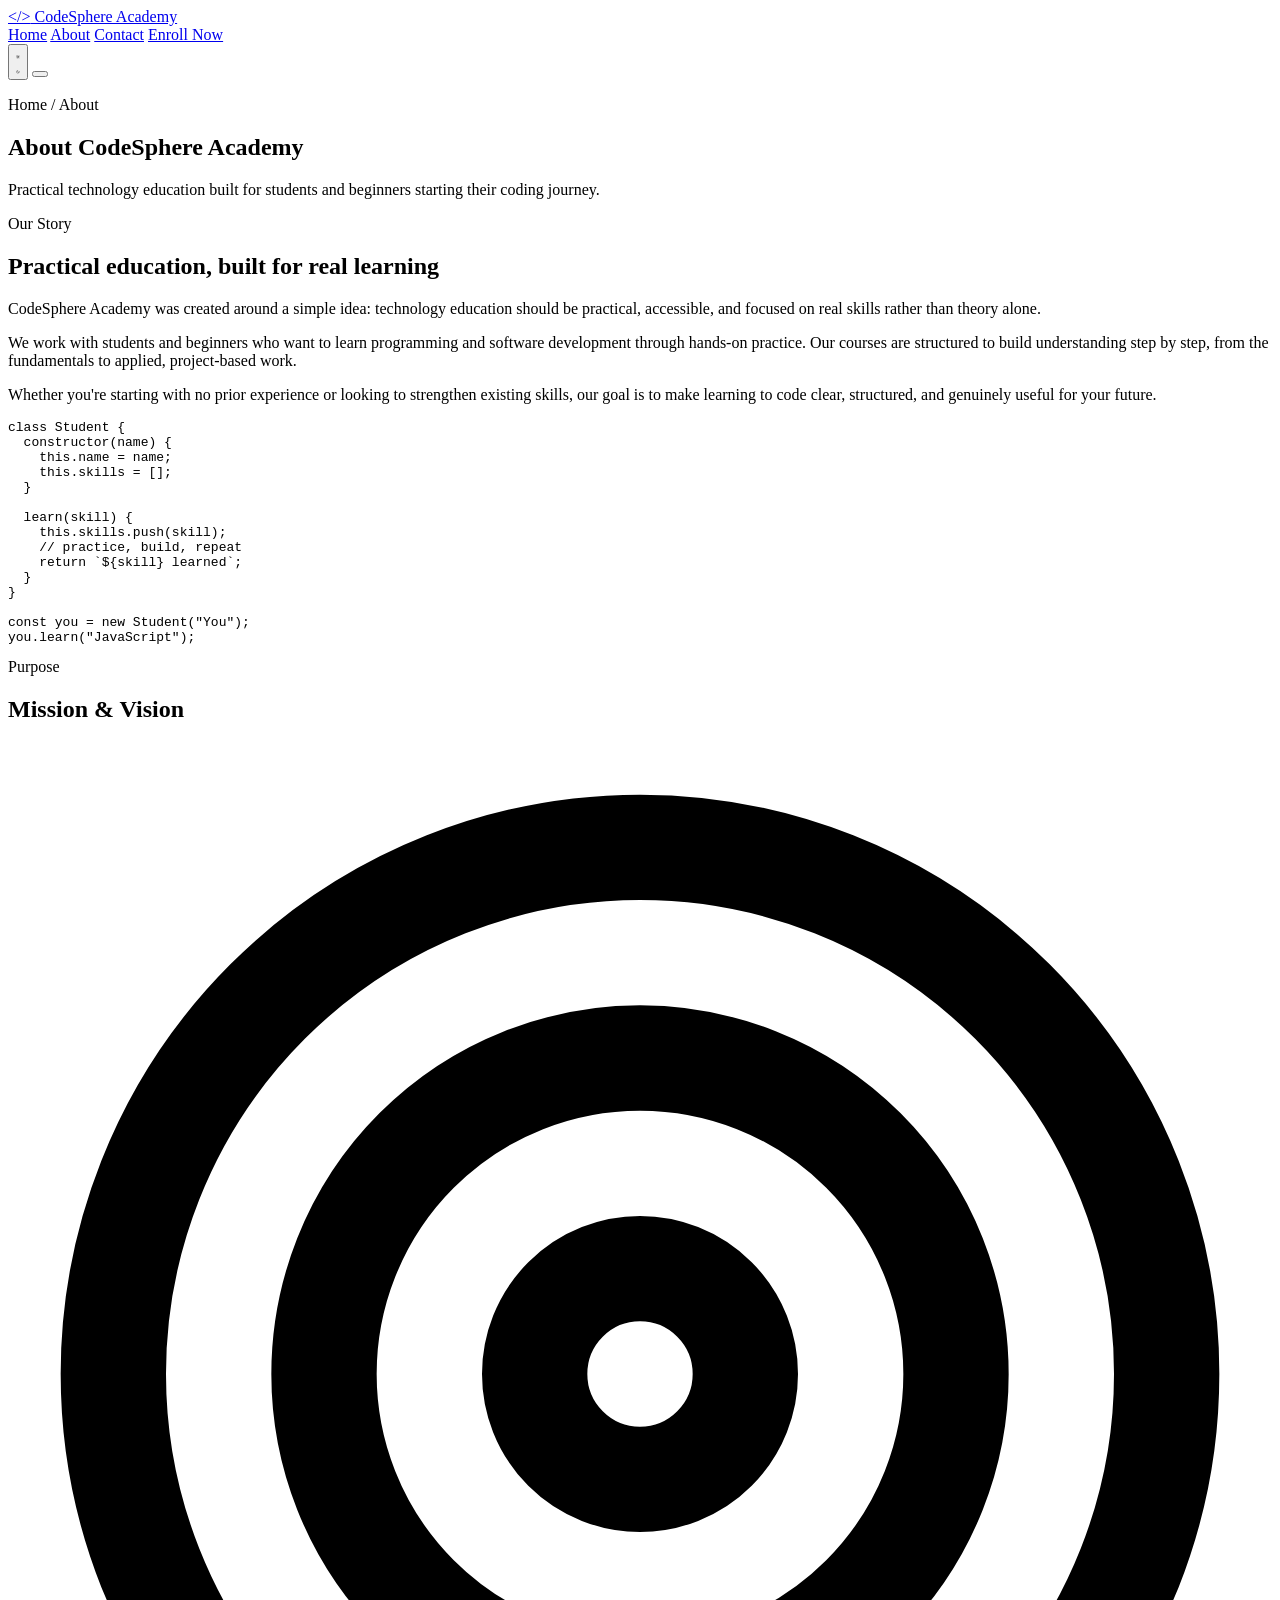
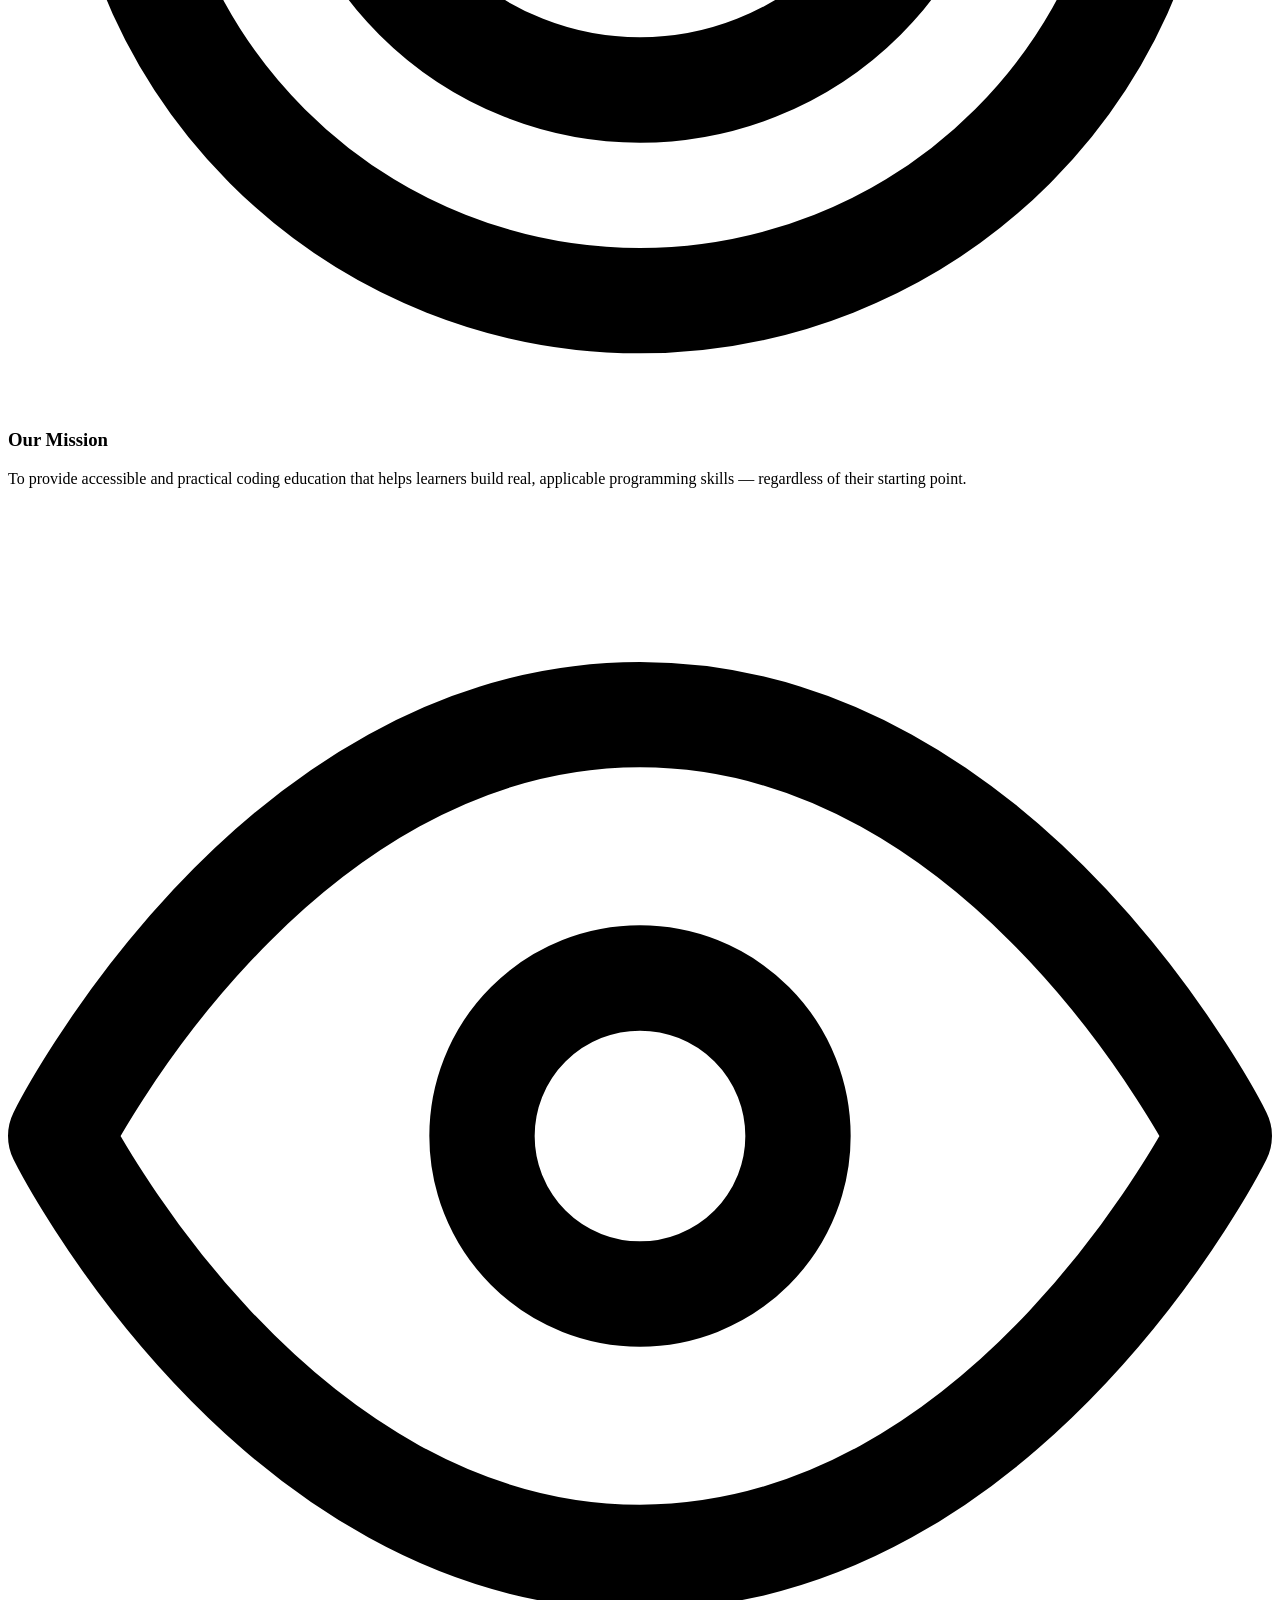
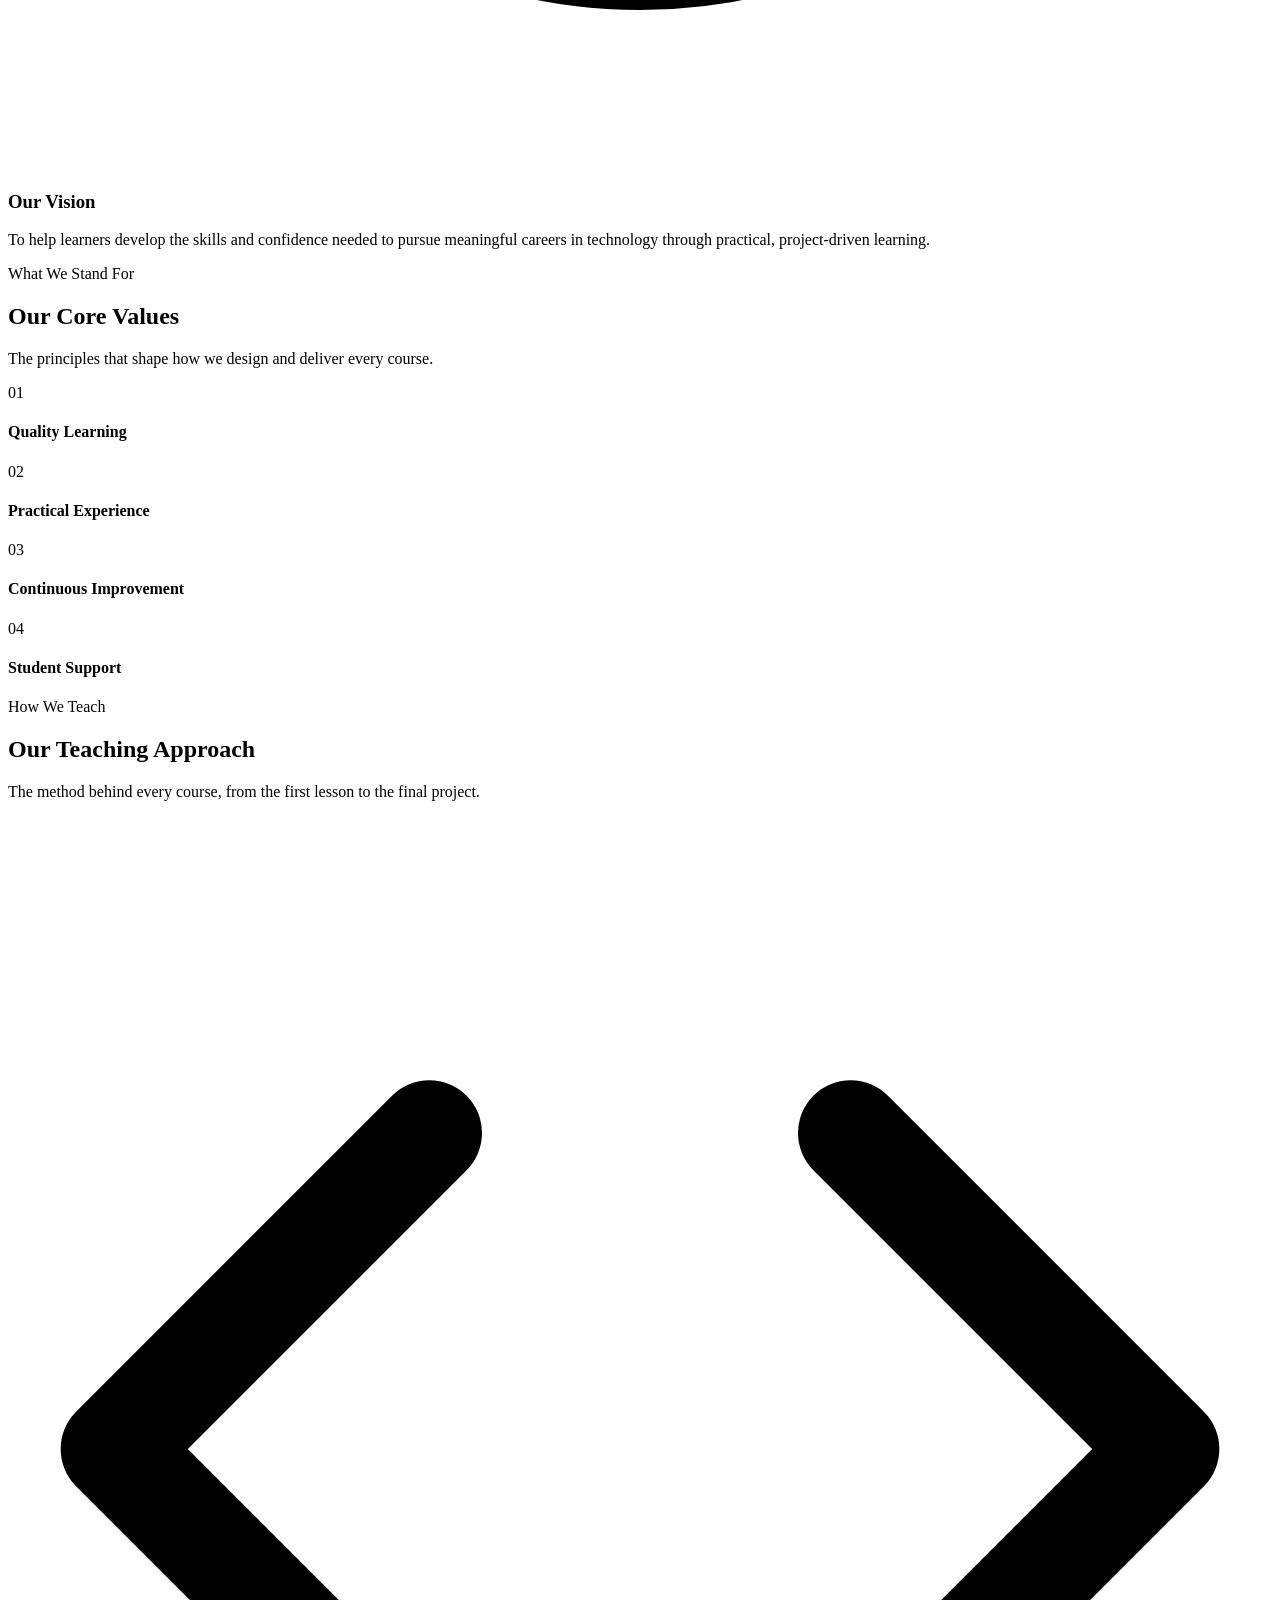
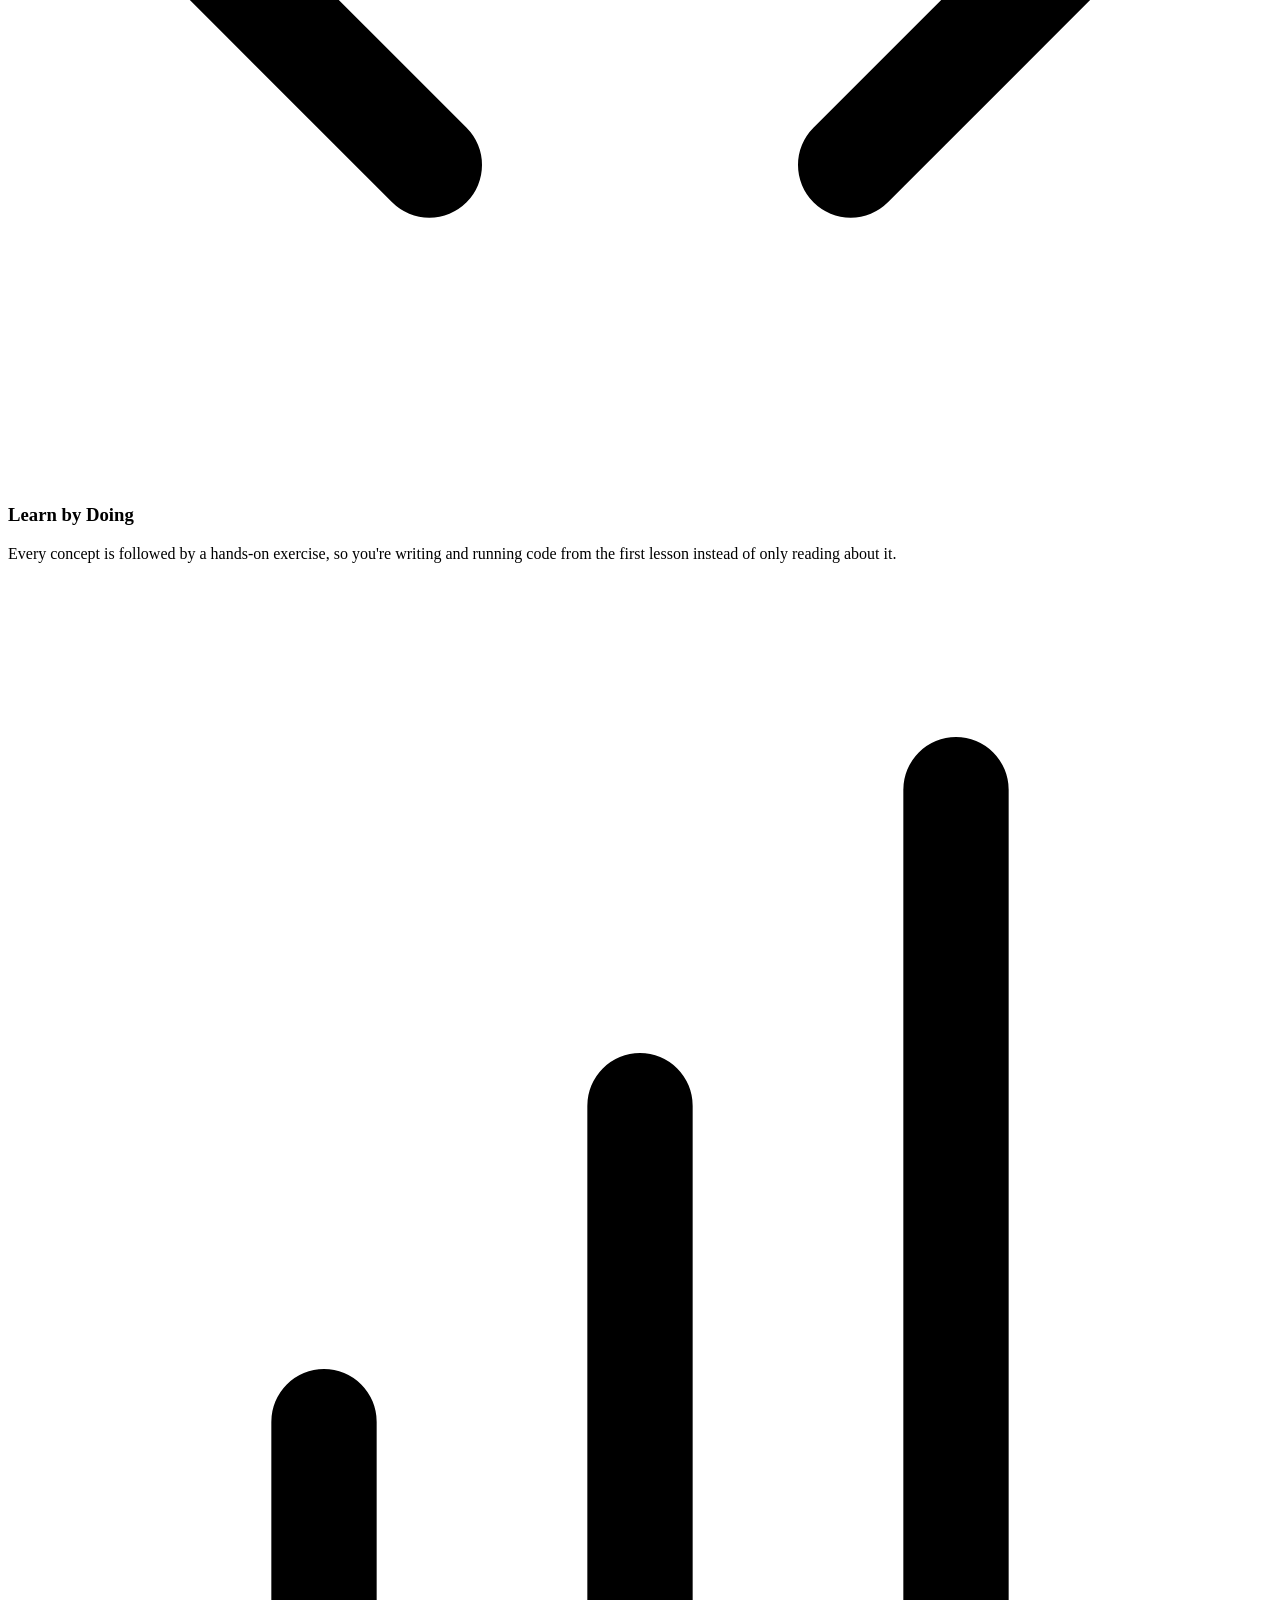
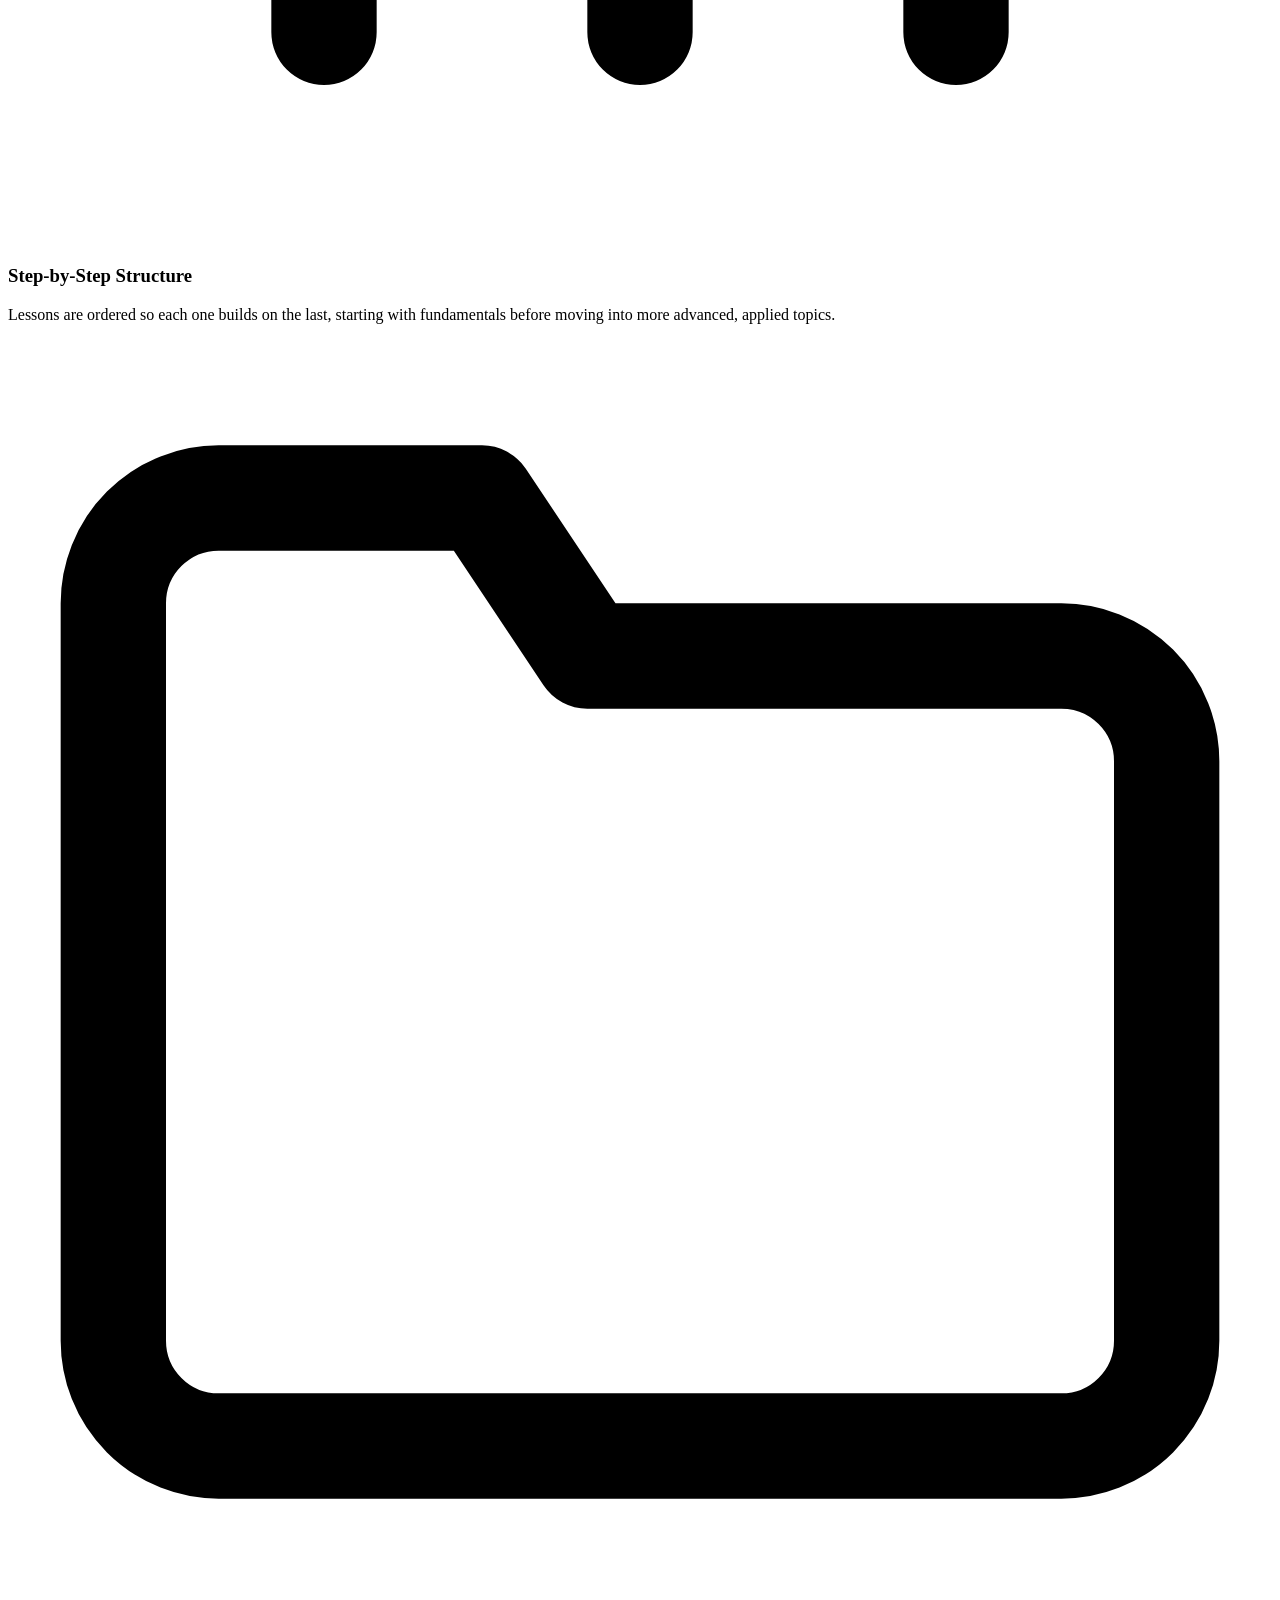
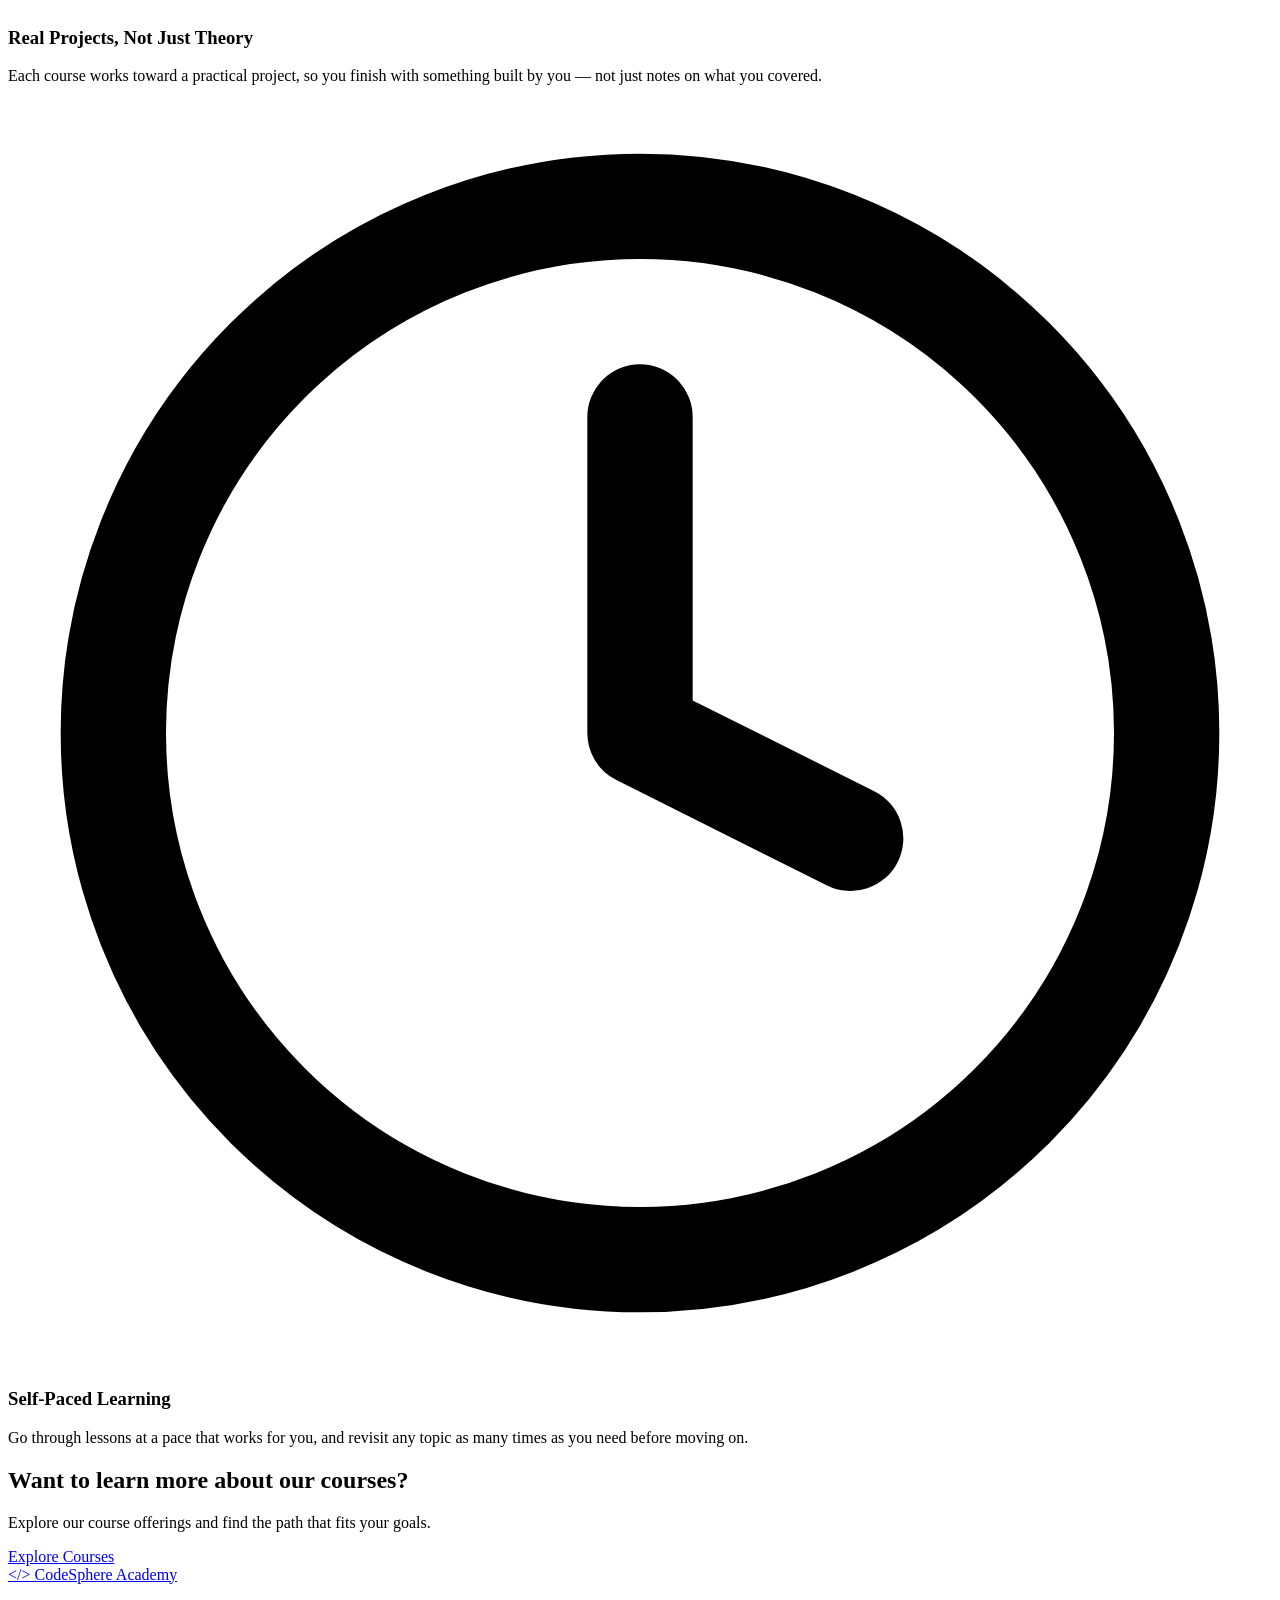
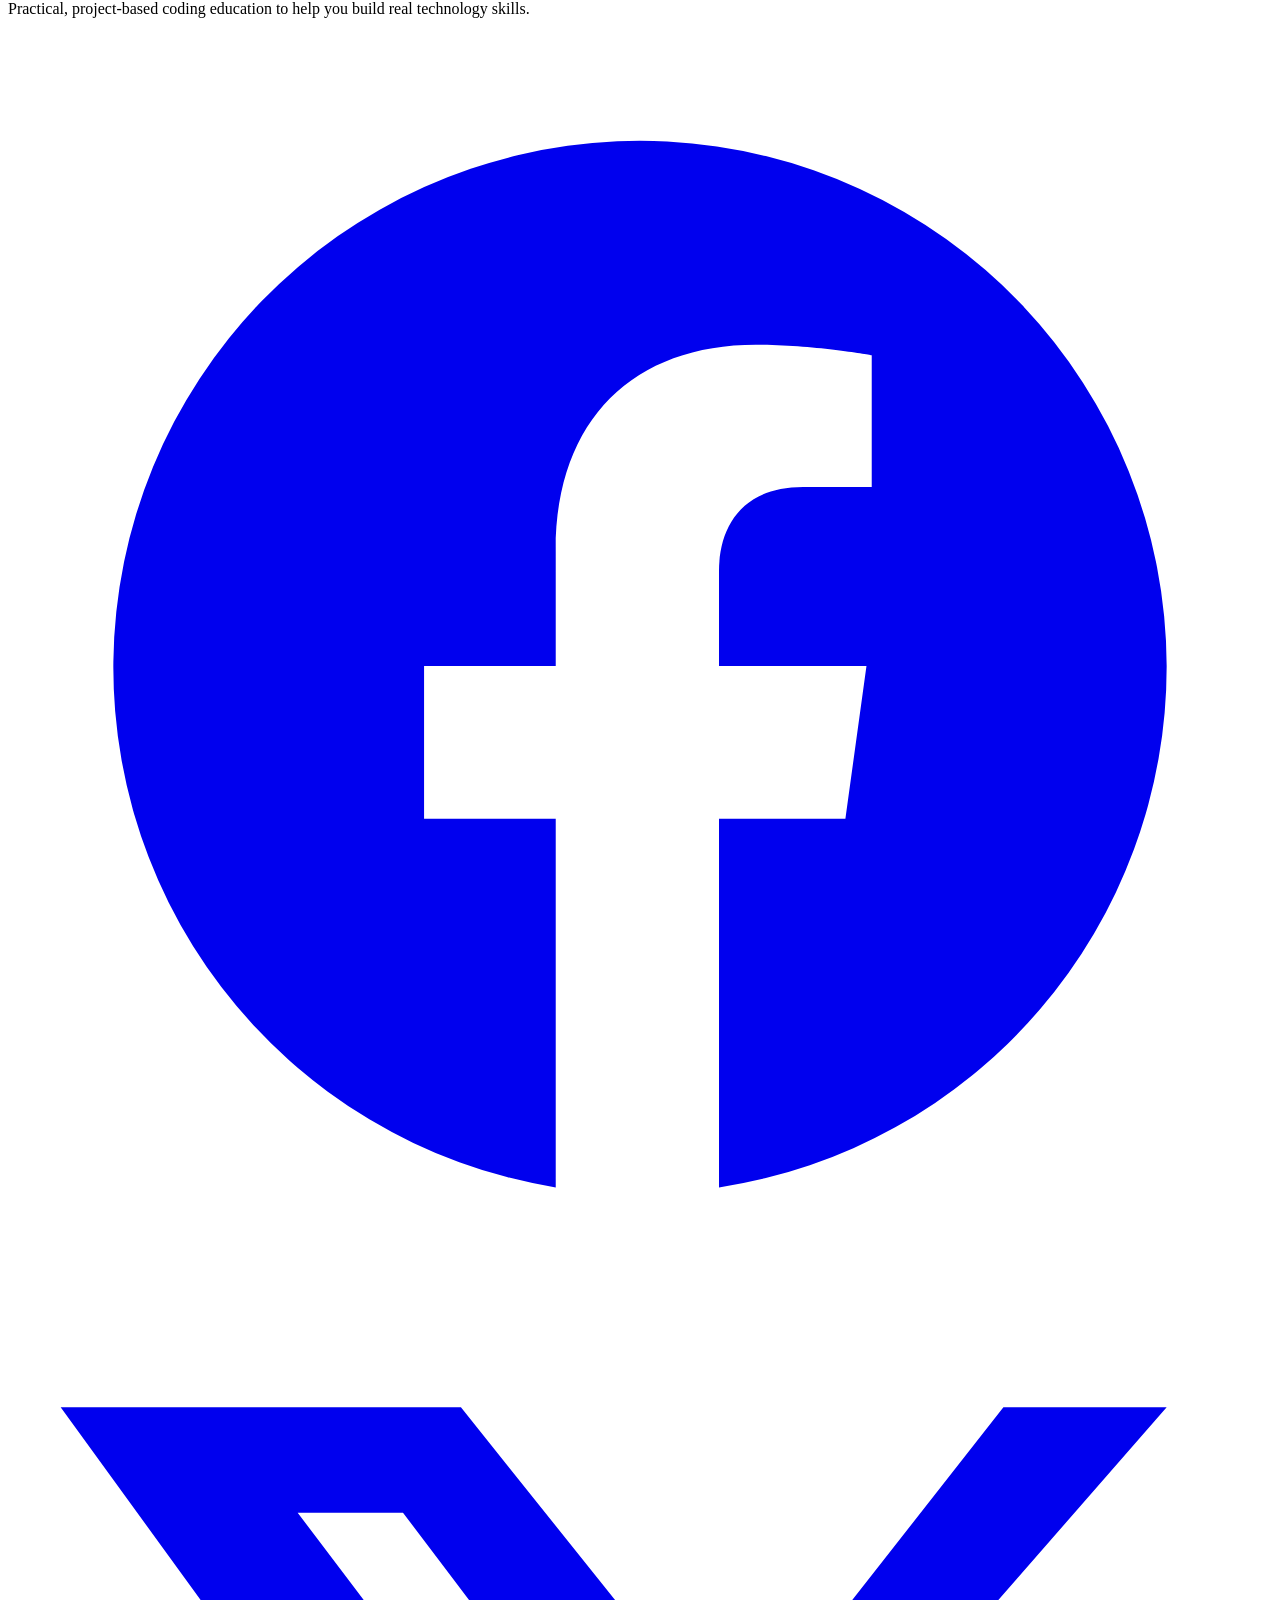
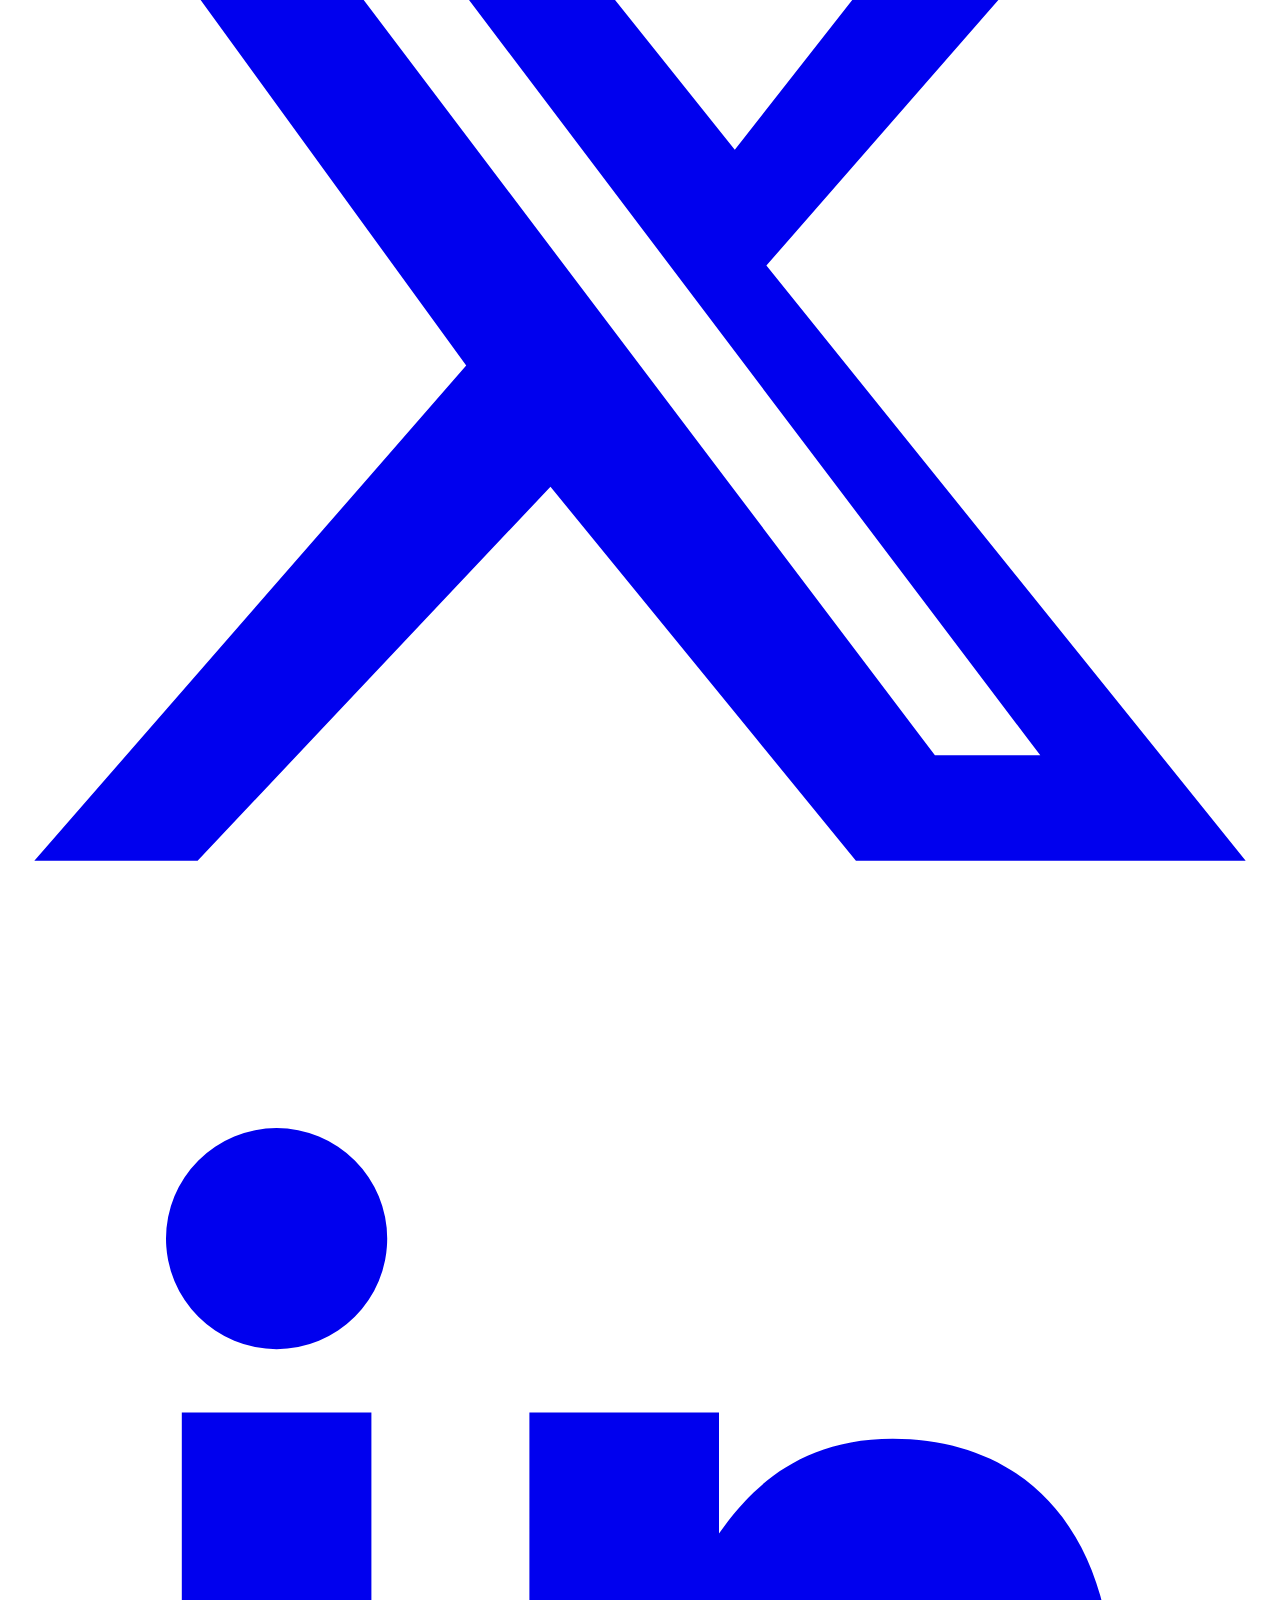
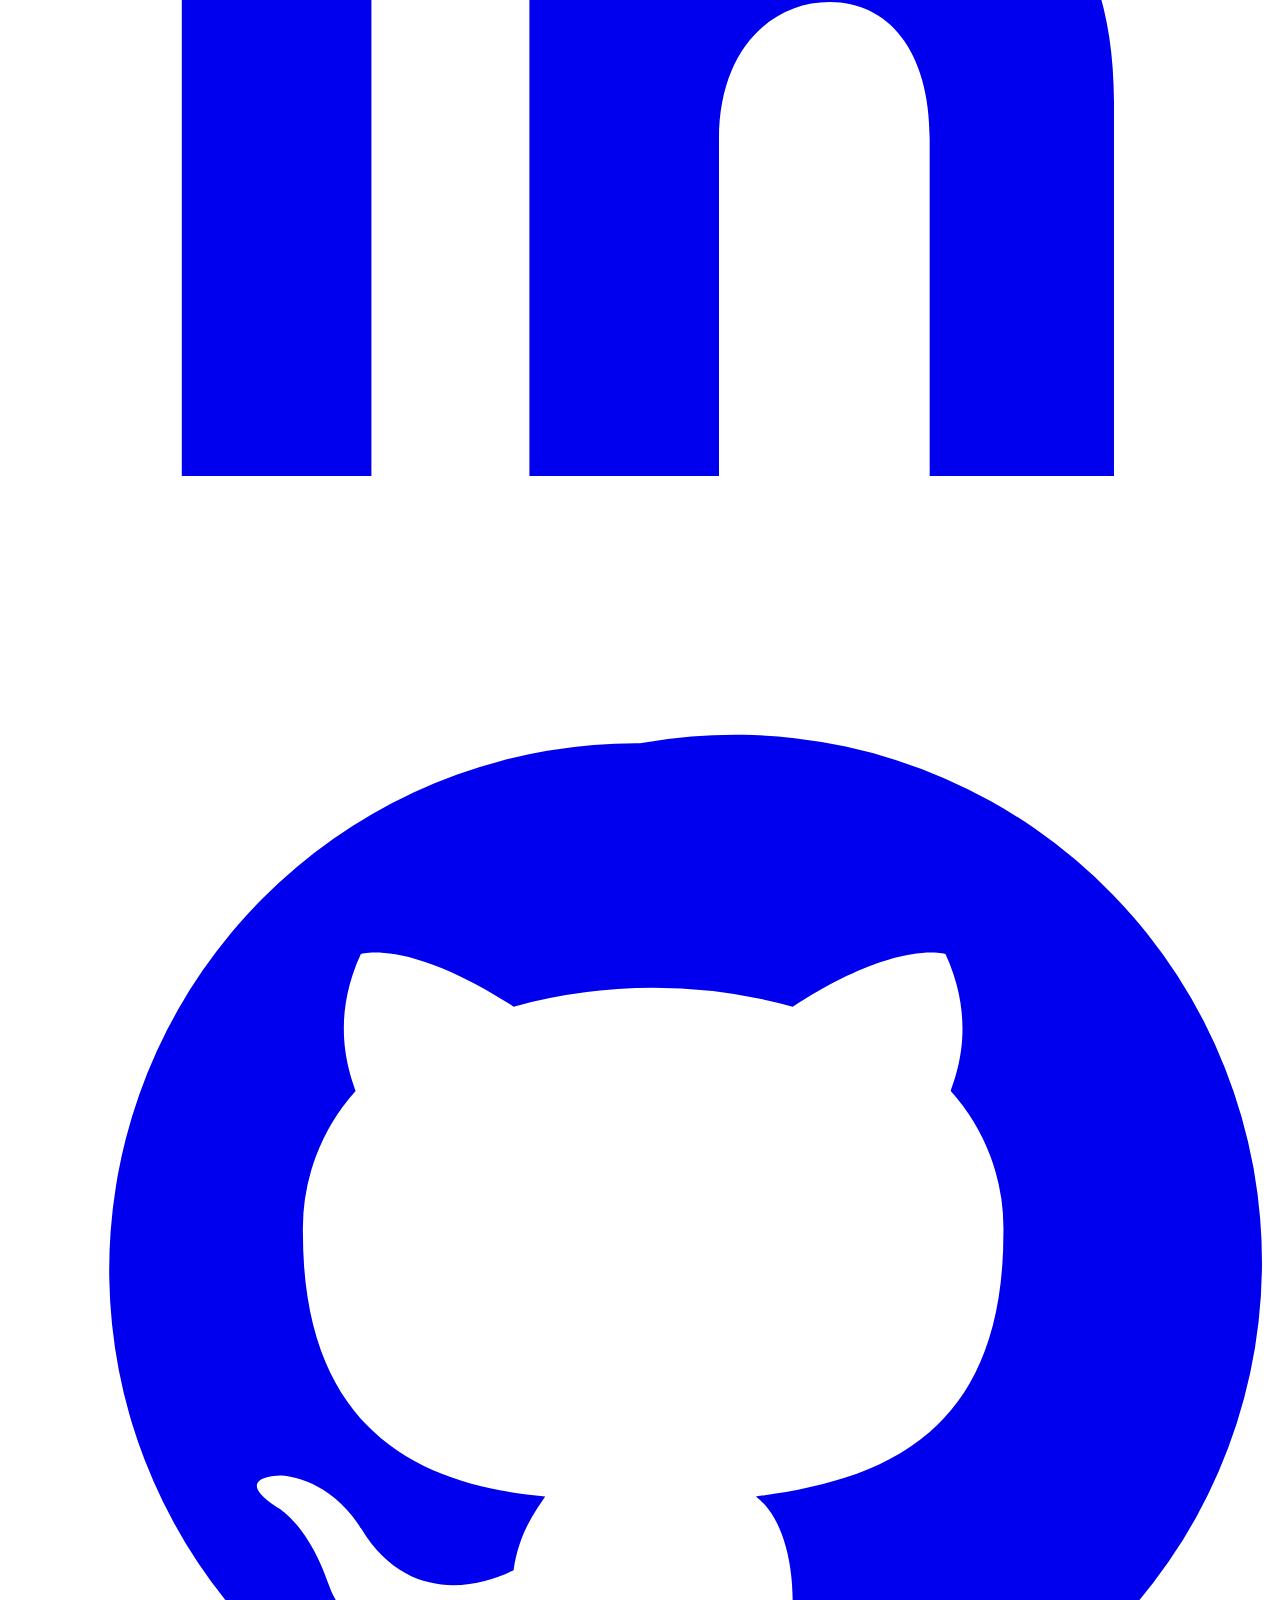
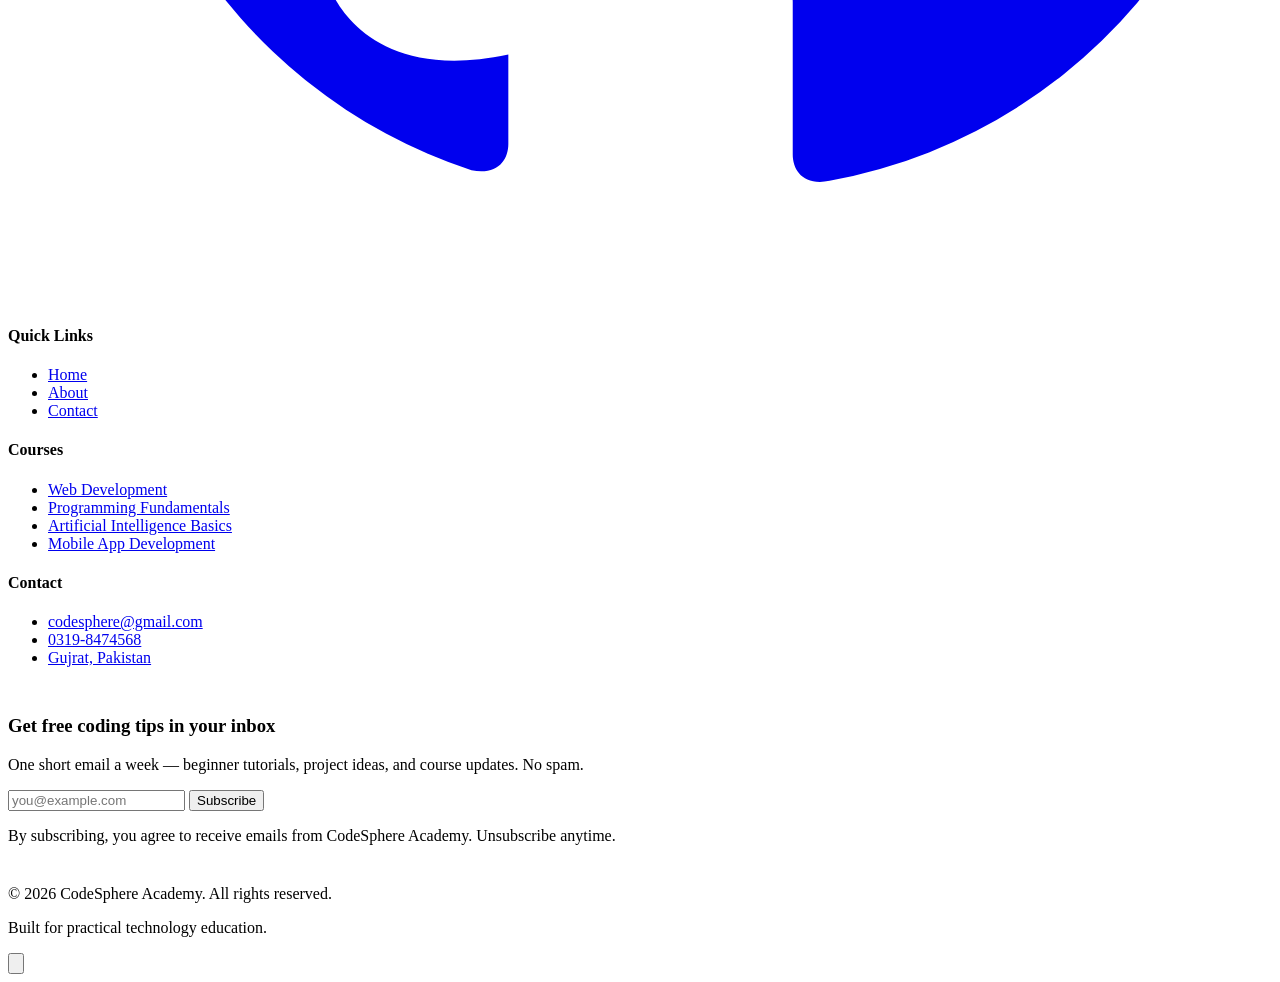
==== commit 98769b85: "Add files via upload" ====
--- a/about.html
+++ b/about.html
@@ -43,7 +43,6 @@
           <svg class="icon-sun" viewBox="0 0 24 24" fill="none" stroke="currentColor" stroke-width="2" stroke-linecap="round"><circle cx="12" cy="12" r="4"></circle><path d="M12 2v2M12 20v2M4.93 4.93l1.41 1.41M17.66 17.66l1.41 1.41M2 12h2M20 12h2M4.93 19.07l1.41-1.41M17.66 6.34l1.41-1.41"></path></svg>
           <svg class="icon-moon" viewBox="0 0 24 24" fill="none" stroke="currentColor" stroke-width="2" stroke-linecap="round"><path d="M21 12.79A9 9 0 1 1 11.21 3 7 7 0 0 0 21 12.79z"></path></svg>
         </button>
-        <a href="contact.html" class="btn btn-primary">Enroll Now</a>
         <button class="hamburger" aria-label="Toggle menu">
           <span></span><span></span><span></span>
         </button>
